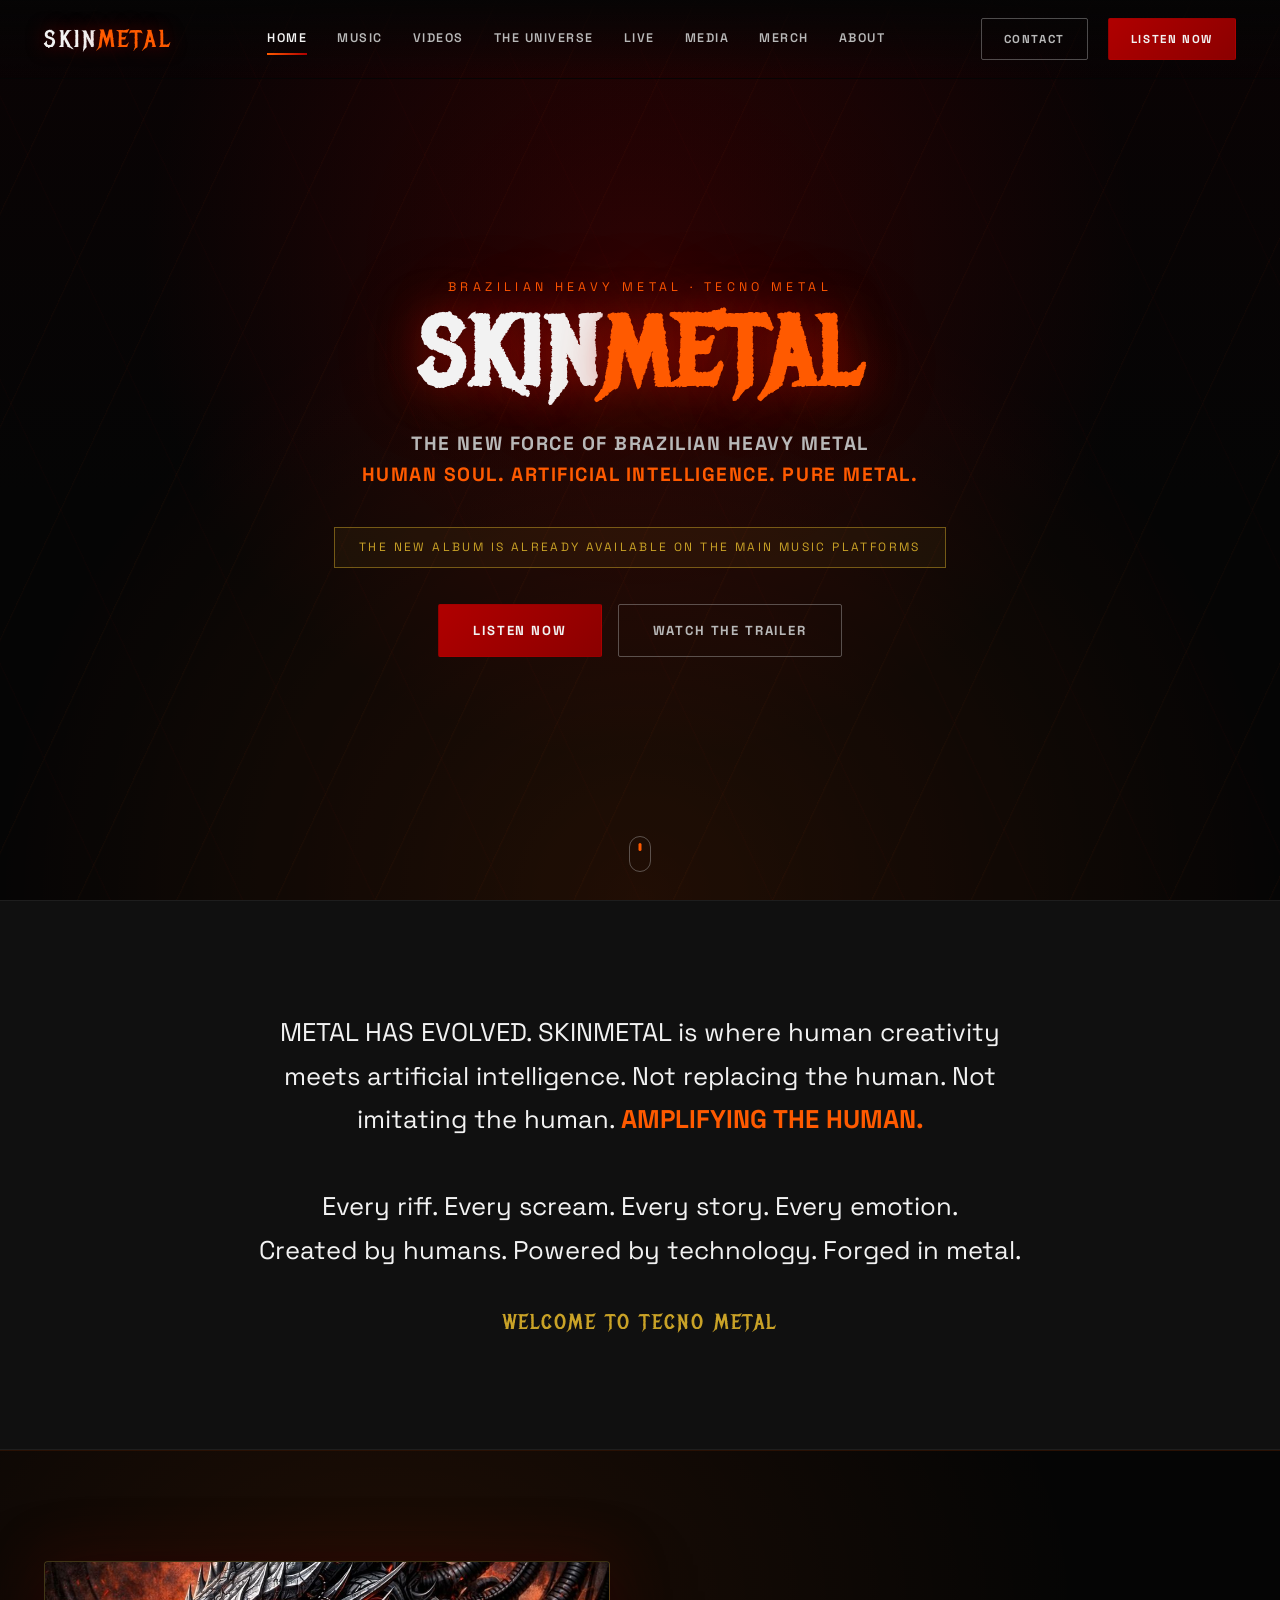
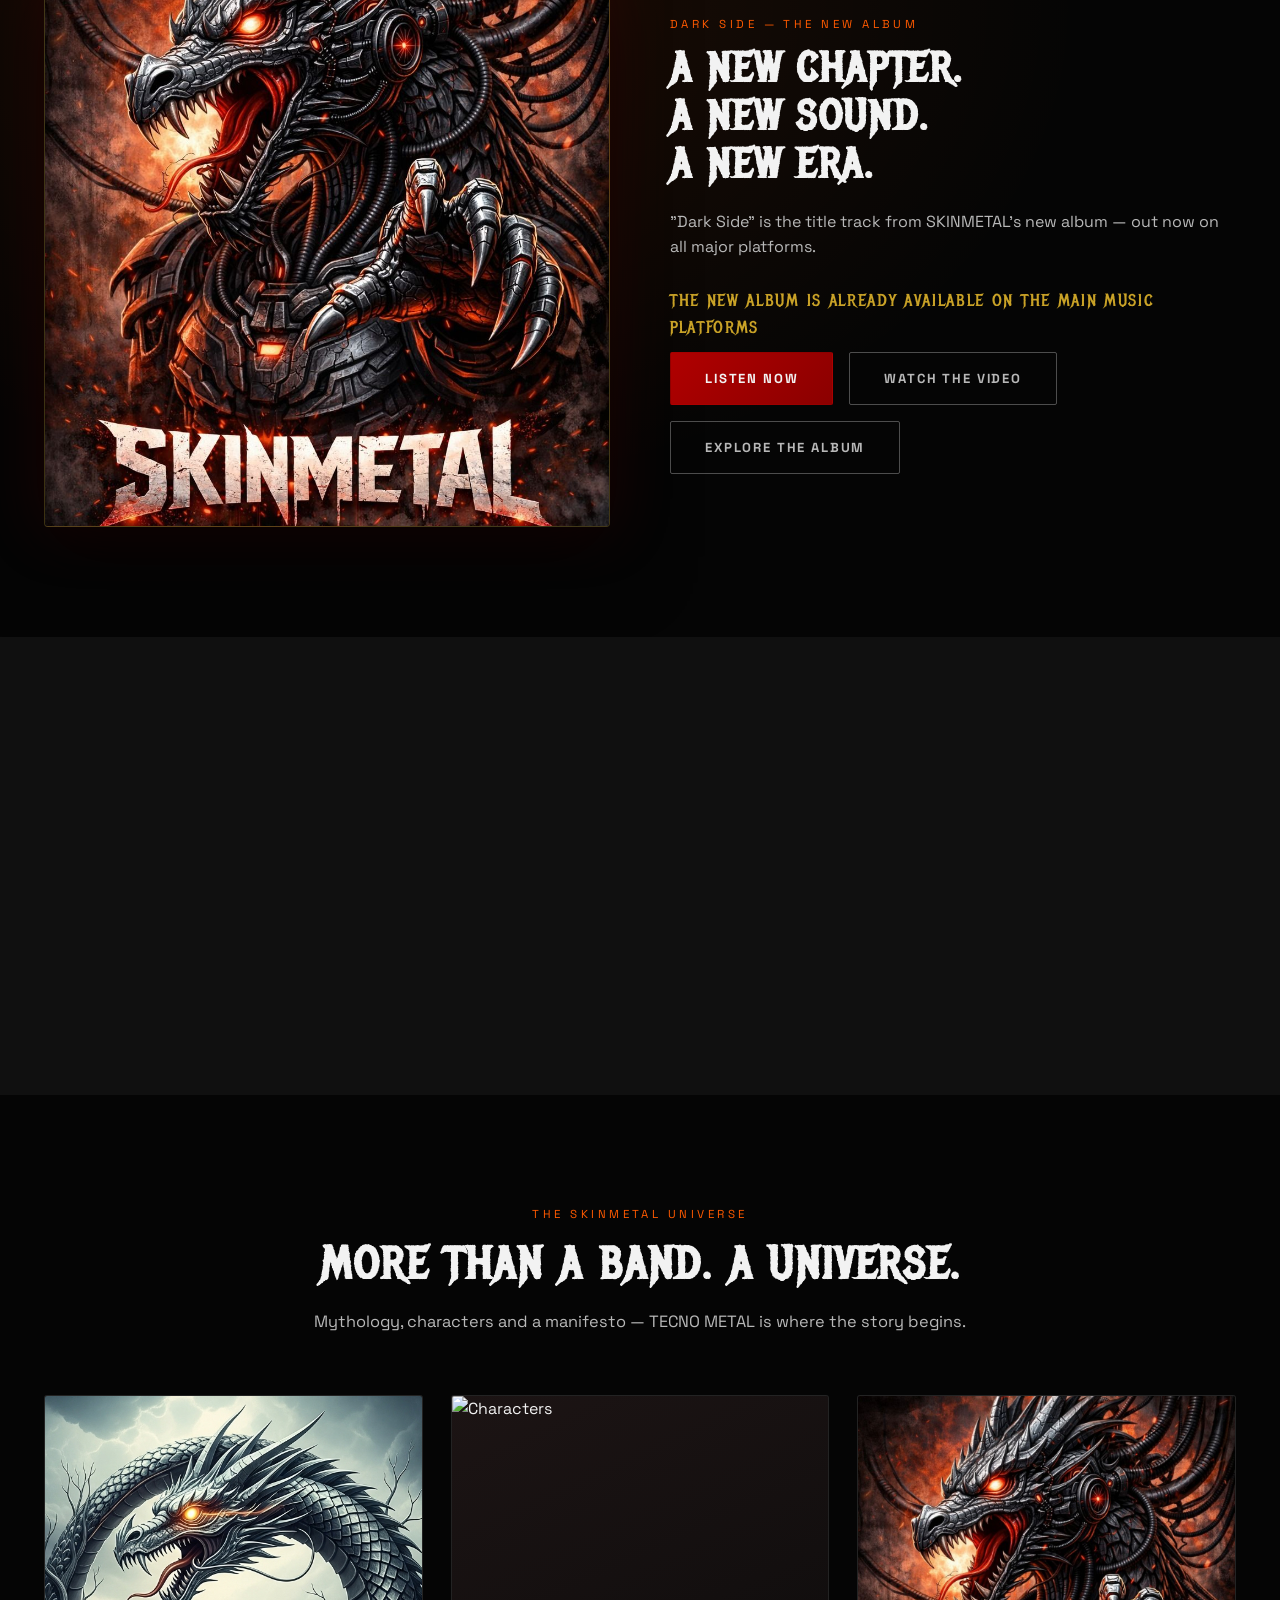
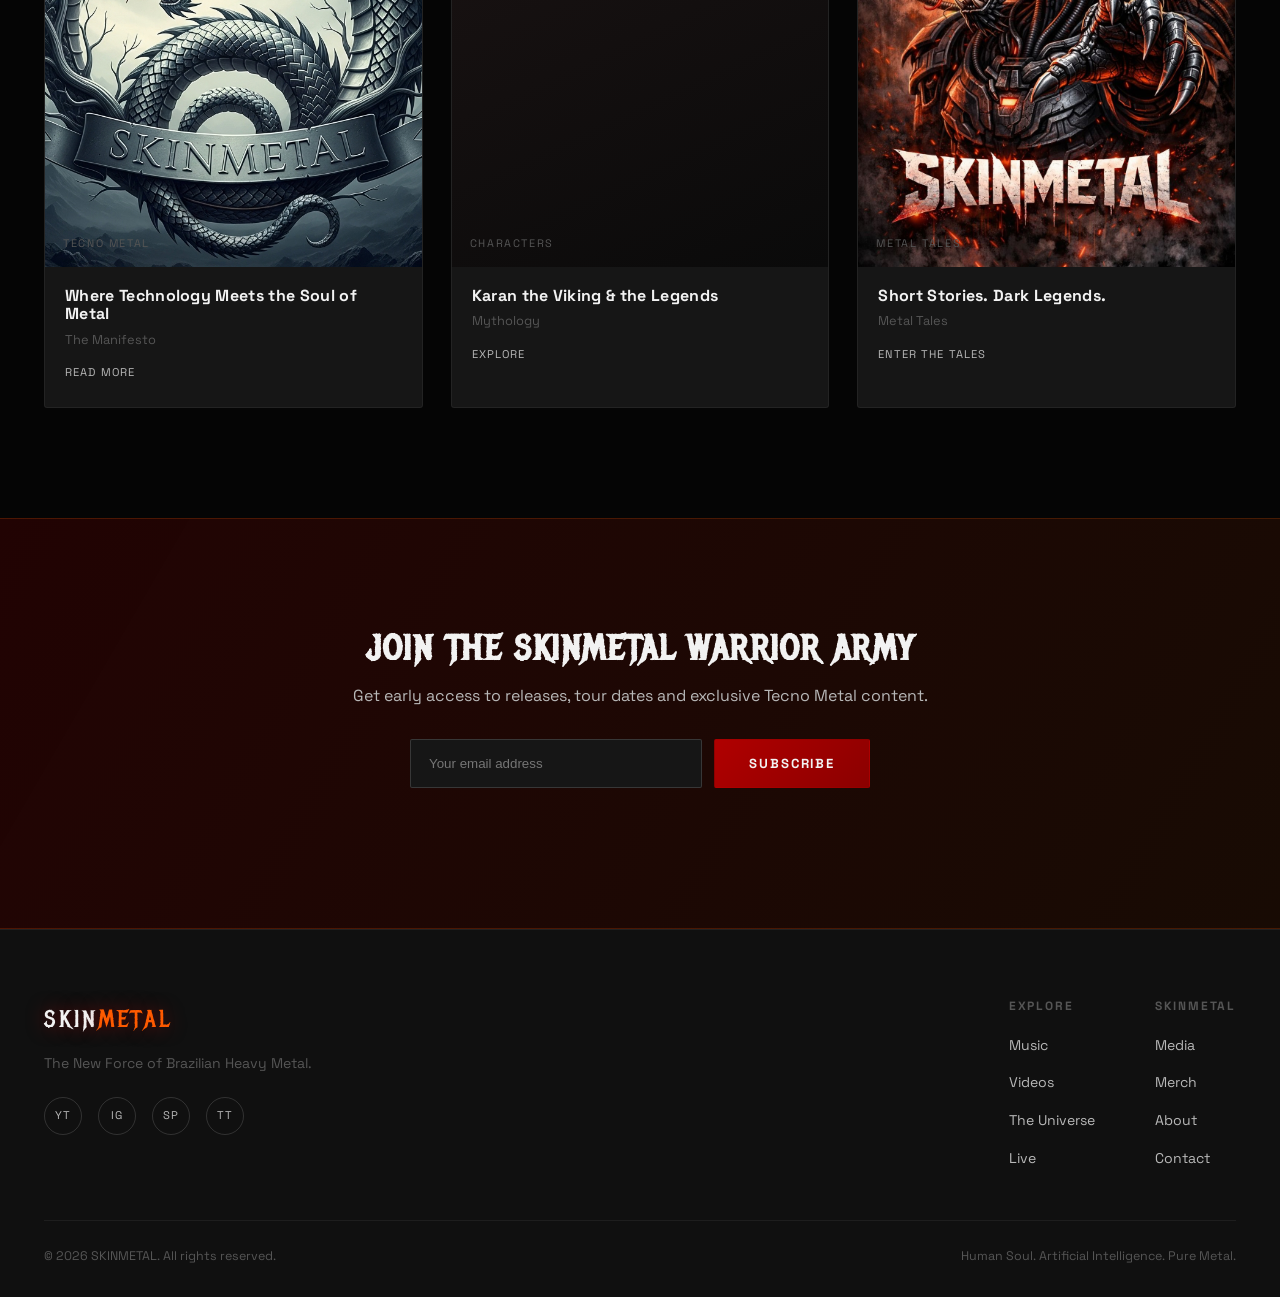
==== index.html @ da38b73f "Add Gallery and Band Members admin sections, image position control, dynamic homepage discography - " ====
<!DOCTYPE html>
<html lang="en">
<head>
<meta charset="UTF-8">
<meta name="viewport" content="width=device-width, initial-scale=1.0">
<title>SKINMETAL — The New Force of Brazilian Heavy Metal</title>
<meta name="description" content="SKINMETAL — Human soul. Artificial intelligence. Pure metal. Official home of the SKINMETAL universe and the TECNO METAL movement. The new album is out now on all major platforms.">
<link rel="icon" href="assets/logo-dragon.jpg">
<link rel="preconnect" href="https://fonts.googleapis.com">
<link rel="preconnect" href="https://fonts.gstatic.com" crossorigin>
<link href="https://fonts.googleapis.com/css2?family=Metal+Mania&family=Space+Grotesk:wght@400;500;700&display=swap" rel="stylesheet">
<link rel="stylesheet" href="css/styles.css?v=20261015c">
</head>
<body data-page="home">

<header class="site-header">
  <div class="container">
    <a href="index.html" class="logo">SKIN<span>METAL</span></a>
    <nav class="nav-links">
      <a href="index.html" data-nav="home">Home</a>
      <a href="music.html" data-nav="music">Music</a>
      <a href="videos.html" data-nav="videos">Videos</a>
      <a href="universe.html" data-nav="universe">The Universe</a>
      <a href="live.html" data-nav="live">Live</a>
      <a href="media.html" data-nav="media">Media</a>
      <a href="merch.html" data-nav="merch">Merch</a>
      <a href="about.html" data-nav="about">About</a>
    </nav>
    <div class="nav-cta">
      <a href="contact.html" class="btn btn-outline">Contact</a>
      <a href="music.html" class="btn btn-primary">Listen Now</a>
    </div>
    <button class="menu-toggle" aria-label="Toggle menu"><span></span><span></span><span></span></button>
  </div>
</header>

<section class="hero">
  <div class="hero-bg"></div>
  <div class="hero-content">
    <span class="hero-eyebrow">Brazilian Heavy Metal · Tecno Metal</span>
    <h1>SKIN<span>METAL</span></h1>
    <p class="hero-tagline">
      <span class="line">The New Force of Brazilian Heavy Metal</span>
      <span class="line accent">Human Soul. Artificial Intelligence. Pure Metal.</span>
    </p>
    <div class="hero-album-tag" data-pre-release data-release-pre-label>New Album — September 26, 2026</div>
    <div class="hero-album-tag" data-post-release data-release-text="description_post" style="display:none;">The new album is already available on the main music platforms</div>
    <div class="btn-group">
      <a href="music.html" class="btn btn-primary" data-release-link="listen">Listen Now</a>
      <a href="videos.html" class="btn btn-outline" data-release-link="trailer">Watch the Trailer</a>
    </div>
  </div>
  <div class="scroll-cue"></div>
</section>

<section class="manifesto">
  <div class="container reveal">
    <p>
      METAL HAS EVOLVED. SKINMETAL is where human creativity meets artificial intelligence.
      Not replacing the human. Not imitating the human. <strong>AMPLIFYING THE HUMAN.</strong><br><br>
      Every riff. Every scream. Every story. Every emotion.<br>
      Created by humans. Powered by technology. Forged in metal.
    </p>
    <div class="signoff">Welcome to Tecno Metal</div>
  </div>
</section>

<section class="album-launch">
  <div class="container">
    <div class="album-grid">
      <div class="album-art has-img reveal"><img src="assets/wordmark-dragon.jpg" alt="SKINMETAL new album art" data-release-cover></div>
      <div class="album-copy reveal">
        <span class="eyebrow"><span data-release-name>Dark Side</span> — The New Album</span>
        <h2>A New Chapter.<br>A New Sound.<br>A New Era.</h2>
        <p data-pre-release data-release-text="description_pre">SKINMETAL returns with "Dark Side," a new album that pushes the TECNO METAL concept further — human songwriting, cinematic production and the raw power of Heavy Metal.</p>
        <p data-post-release data-release-text="description_post" style="display:none;">"Dark Side" is the title track from SKINMETAL's new album — out now on all major platforms.</p>

        <div class="release-date-tag" data-pre-release data-release-pre-label>New Album — September 26, 2026</div>
        <div class="countdown" data-countdown>
          <div class="unit"><span class="num" data-days>00</span><span class="label">Days</span></div>
          <div class="unit"><span class="num" data-hours>00</span><span class="label">Hours</span></div>
          <div class="unit"><span class="num" data-minutes>00</span><span class="label">Min</span></div>
          <div class="unit"><span class="num" data-seconds>00</span><span class="label">Sec</span></div>
        </div>

        <div class="release-date-tag" data-post-release data-release-text="description_post" style="display:none;">The new album is already available on the main music platforms</div>

        <div class="btn-group">
          <a href="#" target="_blank" rel="noopener" class="btn btn-primary" data-pre-release data-release-link="listen">Pre-Save</a>
          <a href="#" target="_blank" rel="noopener" class="btn btn-primary" data-post-release data-release-link="listen" style="display:none;">Listen Now</a>
          <a href="#" target="_blank" rel="noopener" class="btn btn-outline" data-release-link="trailer">Watch the Video</a>
          <a href="music.html" class="btn btn-outline">Explore the Album</a>
        </div>
      </div>
    </div>
  </div>
</section>

<section class="section-alt">
  <div class="container">
    <div class="section-head reveal">
      <span class="eyebrow">Discography</span>
      <h2>Enter the Sound of SKINMETAL</h2>
      <p>From ballads to battle anthems — explore the releases that built the SKINMETAL universe.</p>
    </div>
    <div class="grid grid-4 reveal" data-songs-grid data-limit="4"></div>
    <div class="stream-row reveal" data-stream-row>
    </div>
  </div>
</section>

<section>
  <div class="container">
    <div class="section-head reveal">
      <span class="eyebrow">The Skinmetal Universe</span>
      <h2>More Than a Band. A Universe.</h2>
      <p>Mythology, characters and a manifesto — TECNO METAL is where the story begins.</p>
    </div>
    <div class="grid grid-3 reveal">
      <div class="card">
        <div class="card-media"><img src="assets/logo-dragon.jpg" alt="Tecno Metal" loading="lazy"><div class="card-tag">Tecno Metal</div></div>
        <div class="card-body">
          <h3>Where Technology Meets the Soul of Metal</h3>
          <p class="meta">The Manifesto</p>
          <div class="card-links"><a href="universe.html#tecno-metal">Read More</a></div>
        </div>
      </div>
      <div class="card">
        <div class="card-media"><img src="https://img.youtube.com/vi/Crk95aGLckg/hqdefault.jpg" alt="Characters" loading="lazy"><div class="card-tag">Characters</div></div>
        <div class="card-body">
          <h3>Karan the Viking &amp; the Legends</h3>
          <p class="meta">Mythology</p>
          <div class="card-links"><a href="universe.html#characters">Explore</a></div>
        </div>
      </div>
      <div class="card">
        <div class="card-media"><img src="assets/wordmark-dragon.jpg" alt="Metal Tales" loading="lazy"><div class="card-tag">Metal Tales</div></div>
        <div class="card-body">
          <h3>Short Stories. Dark Legends.</h3>
          <p class="meta">Metal Tales</p>
          <div class="card-links"><a href="universe.html#metal-tales">Enter the Tales</a></div>
        </div>
      </div>
    </div>
  </div>
</section>

<section class="newsletter">
  <div class="container reveal">
    <h2>Join the SKINMETAL Warrior Army</h2>
    <p>Get early access to releases, tour dates and exclusive Tecno Metal content.</p>
    <form class="newsletter-form" data-local-form>
      <input type="email" placeholder="Your email address" required>
      <button type="submit" class="btn btn-primary">Subscribe</button>
    </form>
    <p class="form-note" style="margin-top:14px; font-size:0.85rem;"></p>
  </div>
</section>

<footer class="site-footer">
  <div class="container">
    <div class="footer-top">
      <div class="footer-brand">
        <a href="index.html" class="logo">SKIN<span>METAL</span></a>
        <p>The New Force of Brazilian Heavy Metal.</p>
        <div class="footer-social">
          <a href="#" data-social="youtube" target="_blank" rel="noopener" aria-label="YouTube">YT</a>
          <a href="#" data-social="instagram" target="_blank" rel="noopener" aria-label="Instagram">IG</a>
          <a href="#" data-social="spotify" target="_blank" rel="noopener" aria-label="Spotify">SP</a>
          <a href="#" data-social="tiktok" target="_blank" rel="noopener" aria-label="TikTok">TT</a>
        </div>
      </div>
      <div class="footer-cols">
        <div class="footer-col">
          <h4>Explore</h4>
          <ul>
            <li><a href="music.html">Music</a></li>
            <li><a href="videos.html">Videos</a></li>
            <li><a href="universe.html">The Universe</a></li>
            <li><a href="live.html">Live</a></li>
          </ul>
        </div>
        <div class="footer-col">
          <h4>SKINMETAL</h4>
          <ul>
            <li><a href="media.html">Media</a></li>
            <li><a href="merch.html">Merch</a></li>
            <li><a href="about.html">About</a></li>
            <li><a href="contact.html">Contact</a></li>
          </ul>
        </div>
      </div>
    </div>
    <div class="footer-bottom">
      <span>&copy; 2026 SKINMETAL. All rights reserved.</span>
      <span>Human Soul. Artificial Intelligence. Pure Metal.</span>
    </div>
  </div>
</footer>

<script src="js/main.js?v=20261015c"></script>
</body>
</html>
---- css/styles.css ----
/* ==========================================================================
   SKINMETAL — Official Website
   TECNO METAL — Where Technology Meets the Soul of Metal
   ========================================================================== */

:root {
  --bg: #050505;
  --bg-secondary: #101010;
  --bg-elevated: #161616;
  --crimson: #8B0000;
  --blood-red: #B00000;
  --fire-orange: #FF5A00;
  --silver: #B8B8B8;
  --dark-silver: #555555;
  --gold: #C9A227;
  --white: #F2F2F2;

  --font-display: 'Metal Mania', 'Cinzel', 'Impact', 'Haettenschweiler', 'Arial Narrow Bold', sans-serif;
  --font-body: 'Space Grotesk', 'Montserrat', sans-serif;

  --gutter: 16px;
  --max-width: 1240px;

  --ease: cubic-bezier(0.16, 1, 0.3, 1);
}

/* ---- Reset ---- */
*, *::before, *::after { box-sizing: border-box; margin: 0; padding: 0; }
html { scroll-behavior: smooth; }
body {
  background: var(--bg);
  color: var(--white);
  font-family: var(--font-body);
  line-height: 1.6;
  -webkit-font-smoothing: antialiased;
  overflow-x: hidden;
}
img, video { max-width: 100%; display: block; }
a { color: inherit; text-decoration: none; }
ul { list-style: none; }
button { font-family: inherit; cursor: pointer; }
h1, h2, h3, h4 {
  font-family: var(--font-display);
  letter-spacing: 0.04em;
  line-height: 1.15;
  text-transform: uppercase;
}
.container {
  max-width: var(--max-width);
  margin: 0 auto;
  padding: 0 24px;
}
@media (max-width: 640px) {
  .container { padding: 0 var(--gutter); }
}

/* ---- Texture / atmosphere ---- */
body::before {
  content: '';
  position: fixed;
  inset: 0;
  z-index: 0;
  pointer-events: none;
  background:
    radial-gradient(ellipse at 20% -10%, rgba(139, 0, 0, 0.18), transparent 45%),
    radial-gradient(ellipse at 90% 10%, rgba(255, 90, 0, 0.10), transparent 40%),
    radial-gradient(ellipse at 50% 100%, rgba(139, 0, 0, 0.12), transparent 50%);
}

/* ---- Buttons ---- */
.btn {
  display: inline-flex;
  align-items: center;
  justify-content: center;
  gap: 8px;
  padding: 15px 34px;
  font-family: var(--font-body);
  font-weight: 700;
  font-size: 0.82rem;
  letter-spacing: 0.14em;
  text-transform: uppercase;
  border: 1px solid transparent;
  border-radius: 2px;
  transition: transform 0.25s var(--ease), box-shadow 0.25s var(--ease), background 0.25s var(--ease), border-color .25s var(--ease);
  white-space: nowrap;
}
.btn-primary {
  background: linear-gradient(135deg, var(--blood-red), var(--crimson));
  color: var(--white);
  box-shadow: 0 0 0 rgba(255, 90, 0, 0);
}
.btn-primary:hover {
  box-shadow: 0 0 28px rgba(176, 0, 0, 0.55);
  transform: translateY(-2px);
}
.btn-outline {
  background: transparent;
  color: var(--silver);
  border-color: rgba(184, 184, 184, 0.4);
}
.btn-outline:hover {
  color: var(--white);
  border-color: var(--fire-orange);
  box-shadow: 0 0 20px rgba(255, 90, 0, 0.25);
  transform: translateY(-2px);
}
.btn-group { display: flex; gap: 16px; flex-wrap: wrap; }

/* ---- Header / Nav ---- */
.site-header {
  position: fixed;
  top: 0; left: 0; right: 0;
  z-index: 100;
  padding: 18px 0;
  background: linear-gradient(to bottom, rgba(5,5,5,0.92), rgba(5,5,5,0));
  transition: background .3s var(--ease), padding .3s var(--ease), border-color .3s var(--ease);
  border-bottom: 1px solid transparent;
}
.site-header.scrolled {
  background: rgba(5,5,5,0.92);
  backdrop-filter: blur(10px);
  padding: 12px 0;
  border-bottom-color: rgba(184,184,184,0.08);
}
.site-header .container {
  display: flex;
  align-items: center;
  justify-content: space-between;
  gap: 24px;
}
.logo {
  font-family: var(--font-display);
  font-size: 1.5rem;
  letter-spacing: 0.12em;
  color: var(--white);
  text-shadow: 0 0 18px rgba(176,0,0,0.6);
}
.logo span { color: var(--fire-orange); }

.nav-links {
  display: flex;
  gap: 30px;
  align-items: center;
}
.nav-links a {
  font-size: 0.78rem;
  font-weight: 600;
  letter-spacing: 0.12em;
  text-transform: uppercase;
  color: var(--silver);
  position: relative;
  padding: 6px 0;
  transition: color .25s var(--ease);
}
.nav-links a:hover, .nav-links a.active { color: var(--white); }
.nav-links a::after {
  content: '';
  position: absolute;
  left: 0; bottom: 0;
  width: 0; height: 2px;
  background: linear-gradient(90deg, var(--fire-orange), var(--blood-red));
  transition: width .3s var(--ease);
}
.nav-links a:hover::after, .nav-links a.active::after { width: 100%; }

.nav-cta { display: flex; align-items: center; gap: 20px; }
.nav-cta .btn { padding: 11px 22px; font-size: 0.72rem; }

.menu-toggle {
  display: none;
  flex-direction: column;
  gap: 5px;
  background: none;
  border: none;
  padding: 6px;
}
.menu-toggle span {
  width: 24px; height: 2px;
  background: var(--white);
  transition: transform .3s var(--ease), opacity .3s var(--ease);
}

@media (max-width: 960px) {
  .nav-links {
    position: fixed;
    inset: 0 0 0 30%;
    background: var(--bg-secondary);
    flex-direction: column;
    justify-content: center;
    gap: 34px;
    transform: translateX(100%);
    transition: transform .4s var(--ease);
    border-left: 1px solid rgba(184,184,184,0.1);
  }
  .nav-links.open { transform: translateX(0); }
  .nav-links a { font-size: 1rem; }
  .menu-toggle { display: flex; z-index: 110; }
  .menu-toggle.open span:nth-child(1) { transform: translateY(7px) rotate(45deg); }
  .menu-toggle.open span:nth-child(2) { opacity: 0; }
  .menu-toggle.open span:nth-child(3) { transform: translateY(-7px) rotate(-45deg); }
  .nav-cta .btn-outline { display: none; }
}

/* ---- Hero ---- */
.hero {
  position: relative;
  min-height: 100vh;
  display: flex;
  align-items: center;
  justify-content: center;
  text-align: center;
  padding: 140px 24px 100px;
  overflow: hidden;
  background:
    radial-gradient(ellipse at 50% 30%, rgba(139,0,0,0.28), transparent 55%),
    linear-gradient(180deg, #0a0304 0%, #050505 55%, #050505 100%);
}
.hero-bg {
  position: absolute;
  inset: 0;
  z-index: 0;
  background-image:
    repeating-linear-gradient(115deg, rgba(255,90,0,0.05) 0px, transparent 2px, transparent 90px),
    repeating-linear-gradient(-115deg, rgba(139,0,0,0.06) 0px, transparent 2px, transparent 120px);
  opacity: 0.8;
}
.hero-bg::after {
  content: '';
  position: absolute; inset: 0;
  background: radial-gradient(circle at 50% 100%, rgba(255,90,0,0.14), transparent 60%);
  animation: emberPulse 6s ease-in-out infinite;
}
@keyframes emberPulse {
  0%, 100% { opacity: 0.6; }
  50% { opacity: 1; }
}
.spark {
  position: absolute;
  width: 3px; height: 3px;
  border-radius: 50%;
  background: var(--fire-orange);
  box-shadow: 0 0 8px 2px rgba(255,90,0,0.8);
  animation: rise linear infinite;
  opacity: 0;
}
@keyframes rise {
  0% { transform: translateY(0) translateX(0); opacity: 0; }
  10% { opacity: 1; }
  100% { transform: translateY(-100vh) translateX(20px); opacity: 0; }
}
.hero-content { position: relative; z-index: 2; max-width: 880px; margin: 0 auto; }
.hero-eyebrow {
  font-size: 0.78rem;
  letter-spacing: 0.35em;
  text-transform: uppercase;
  color: var(--fire-orange);
  margin-bottom: 20px;
}
.hero h1 {
  font-size: clamp(2.6rem, 8vw, 6rem);
  color: var(--white);
  text-shadow: 0 0 40px rgba(176,0,0,0.55), 0 0 90px rgba(255,90,0,0.25);
  margin-bottom: 20px;
}
.hero h1 span { color: var(--fire-orange); }
.hero-tagline {
  font-family: var(--font-body);
  font-weight: 700;
  font-size: clamp(0.95rem, 2vw, 1.2rem);
  letter-spacing: 0.08em;
  color: var(--silver);
  text-transform: uppercase;
  margin-bottom: 36px;
}
.hero-tagline .line { display: block; }
.hero-tagline .accent { color: var(--fire-orange); }
.hero-album-tag {
  display: inline-block;
  padding: 10px 24px;
  border: 1px solid rgba(201,162,39,0.5);
  color: var(--gold);
  font-size: 0.75rem;
  letter-spacing: 0.2em;
  text-transform: uppercase;
  margin-bottom: 36px;
  background: rgba(201,162,39,0.06);
}
.hero .btn-group { justify-content: center; margin-bottom: 10px; }
.scroll-cue {
  position: absolute;
  bottom: 28px; left: 50%;
  transform: translateX(-50%);
  width: 22px; height: 36px;
  border: 1px solid rgba(184,184,184,0.4);
  border-radius: 14px;
  z-index: 2;
}
.scroll-cue::before {
  content: '';
  position: absolute;
  top: 6px; left: 50%;
  width: 3px; height: 8px;
  background: var(--fire-orange);
  border-radius: 2px;
  transform: translateX(-50%);
  animation: scrollDot 1.8s ease-in-out infinite;
}
@keyframes scrollDot {
  0% { opacity: 1; top: 6px; }
  70% { opacity: 0; top: 18px; }
  100% { opacity: 0; top: 6px; }
}

/* ---- Section shells ---- */
section { position: relative; z-index: 1; padding: 110px 0; }
.section-tight { padding: 80px 0; }
.section-alt { background: var(--bg-secondary); }
.section-head { max-width: 720px; margin: 0 auto 60px; text-align: center; }
.section-head.left { margin: 0 0 50px; text-align: left; }
.eyebrow {
  display: block;
  font-size: 0.72rem;
  letter-spacing: 0.3em;
  text-transform: uppercase;
  color: var(--fire-orange);
  margin-bottom: 16px;
}
.section-head h2 {
  font-size: clamp(1.8rem, 4vw, 2.8rem);
  margin-bottom: 18px;
}
.section-head p {
  color: var(--silver);
  font-size: 1.02rem;
}
.lede {
  font-size: 1.1rem;
  color: var(--silver);
  max-width: 700px;
}

/* ---- Manifesto ---- */
.manifesto {
  text-align: center;
  background: var(--bg-secondary);
  border-top: 1px solid rgba(184,184,184,0.08);
  border-bottom: 1px solid rgba(184,184,184,0.08);
}
.manifesto p {
  font-size: clamp(1.1rem, 2.6vw, 1.6rem);
  line-height: 1.7;
  max-width: 780px;
  margin: 0 auto;
  color: var(--white);
}
.manifesto strong { color: var(--fire-orange); font-weight: 700; }
.manifesto .signoff {
  margin-top: 34px;
  font-family: var(--font-display);
  font-size: 1.3rem;
  letter-spacing: 0.1em;
  color: var(--gold);
  text-transform: uppercase;
}

/* ---- Album / countdown ---- */
.album-launch {
  background:
    radial-gradient(ellipse at 30% 20%, rgba(255,90,0,0.10), transparent 55%),
    var(--bg);
  border-top: 1px solid rgba(255,90,0,0.15);
}
.album-grid {
  display: grid;
  grid-template-columns: 1fr 1fr;
  gap: 60px;
  align-items: center;
}
@media (max-width: 860px) {
  .album-grid { grid-template-columns: 1fr; gap: 40px; }
}
.album-art {
  aspect-ratio: 1;
  border-radius: 4px;
  background:
    radial-gradient(circle at 30% 30%, rgba(255,90,0,0.35), transparent 55%),
    linear-gradient(145deg, #1a1a1a, #0a0a0a);
  border: 1px solid rgba(201,162,39,0.25);
  box-shadow: 0 30px 80px rgba(0,0,0,0.6), 0 0 60px rgba(139,0,0,0.25);
  position: relative;
  overflow: hidden;
  display: flex;
  align-items: center;
  justify-content: center;
}
.album-art::before {
  content: 'SKINMETAL';
  font-family: var(--font-display);
  font-size: 1.6rem;
  letter-spacing: 0.15em;
  color: rgba(242,242,242,0.85);
  text-shadow: 0 0 30px rgba(255,90,0,0.6);
}
.album-art img {
  position: absolute;
  inset: 0;
  width: 100%;
  height: 100%;
  object-fit: cover;
}
.album-art.has-img::before { display: none; }
.album-copy .eyebrow { margin-bottom: 12px; }
.album-copy h2 { font-size: clamp(1.8rem, 4vw, 2.6rem); margin-bottom: 20px; }
.album-copy p { color: var(--silver); margin-bottom: 28px; }

.countdown {
  display: flex;
  gap: 18px;
  margin: 32px 0;
  flex-wrap: wrap;
}
.countdown .unit {
  min-width: 80px;
  text-align: center;
  padding: 16px 10px;
  background: var(--bg-elevated);
  border: 1px solid rgba(184,184,184,0.12);
  border-radius: 3px;
}
.countdown .unit .num {
  font-family: var(--font-display);
  font-size: 1.9rem;
  color: var(--fire-orange);
  display: block;
  text-shadow: 0 0 18px rgba(255,90,0,0.5);
}
.countdown .unit .label {
  font-size: 0.65rem;
  letter-spacing: 0.15em;
  text-transform: uppercase;
  color: var(--dark-silver);
}
.release-date-tag {
  font-family: var(--font-display);
  color: var(--gold);
  letter-spacing: 0.1em;
  font-size: 1.05rem;
  margin-bottom: 10px;
  text-transform: uppercase;
}

/* ---- Grids / cards ---- */
.grid {
  display: grid;
  gap: 28px;
}
.grid-3 { grid-template-columns: repeat(3, 1fr); }
.grid-4 { grid-template-columns: repeat(4, 1fr); }
.grid-2 { grid-template-columns: repeat(2, 1fr); }
@media (max-width: 900px) {
  .grid-3, .grid-4 { grid-template-columns: repeat(2, 1fr); }
}
@media (max-width: 600px) {
  .grid-2, .grid-3, .grid-4 { grid-template-columns: 1fr; }
}

.card {
  background: var(--bg-elevated);
  border: 1px solid rgba(184,184,184,0.08);
  border-radius: 3px;
  overflow: hidden;
  transition: transform .35s var(--ease), border-color .35s var(--ease), box-shadow .35s var(--ease);
  position: relative;
}
.card:hover {
  transform: translateY(-6px);
  border-color: rgba(255,90,0,0.35);
  box-shadow: 0 18px 40px rgba(0,0,0,0.5), 0 0 30px rgba(139,0,0,0.25);
}
.card-media {
  aspect-ratio: 4/5;
  background: linear-gradient(155deg, #1c1414, #0a0a0a);
  position: relative;
  display: flex;
  align-items: flex-end;
  overflow: hidden;
  color: inherit;
  text-decoration: none;
  cursor: pointer;
}
.card-media::before {
  content: '';
  position: absolute; inset: 0;
  z-index: 1;
  pointer-events: none;
  background: radial-gradient(circle at 70% 20%, rgba(176,0,0,0.35), transparent 60%);
  opacity: 0.8;
  transition: opacity .35s var(--ease);
}
.card-media img {
  position: absolute;
  inset: 0;
  width: 100%;
  height: 100%;
  object-fit: cover;
}
.card:hover .card-media::before { opacity: 1; }
.card-media:has(img)::before,
.card-media.has-img::before { display: none; }
.card-media .play-icon {
  position: absolute; top: 50%; left: 50%;
  z-index: 2;
  transform: translate(-50%, -50%) scale(0.85);
  width: 52px; height: 52px;
  border-radius: 50%;
  border: 1px solid rgba(242,242,242,0.5);
  display: flex; align-items: center; justify-content: center;
  opacity: 0.85;
  transition: opacity .3s var(--ease), transform .3s var(--ease);
  backdrop-filter: blur(4px);
  background: rgba(5,5,5,0.4);
}
.card:hover .card-media .play-icon { opacity: 1; transform: translate(-50%, -50%) scale(1); }
.card-media .play-icon::before {
  content: '';
  border-style: solid;
  border-width: 7px 0 7px 12px;
  border-color: transparent transparent transparent var(--white);
  margin-left: 3px;
}
.card-tag {
  position: relative;
  z-index: 1;
  padding: 14px 18px;
  font-size: 0.68rem;
  letter-spacing: 0.15em;
  text-transform: uppercase;
  color: var(--dark-silver);
}
.card-body { padding: 20px 20px 24px; }
.card-body h3 {
  font-family: var(--font-body);
  font-weight: 700;
  font-size: 1rem;
  letter-spacing: 0.02em;
  text-transform: none;
  margin-bottom: 6px;
}
.card-body .meta { font-size: 0.8rem; color: var(--dark-silver); margin-bottom: 14px; }
.card-links { display: flex; gap: 16px; flex-wrap: wrap; }
.card-links a {
  font-size: 0.7rem;
  letter-spacing: 0.1em;
  text-transform: uppercase;
  color: var(--silver);
  border-bottom: 1px solid transparent;
  transition: color .25s var(--ease), border-color .25s var(--ease);
}
.card-links a:hover { color: var(--fire-orange); border-color: var(--fire-orange); }

/* ---- Streaming links row ---- */
.stream-row {
  display: flex;
  gap: 14px;
  flex-wrap: wrap;
  margin-top: 22px;
}
.stream-pill {
  padding: 10px 20px;
  border: 1px solid rgba(184,184,184,0.25);
  border-radius: 30px;
  font-size: 0.75rem;
  letter-spacing: 0.08em;
  text-transform: uppercase;
  color: var(--silver);
  transition: all .25s var(--ease);
}
.stream-pill:hover { border-color: var(--fire-orange); color: var(--white); background: rgba(255,90,0,0.08); }

/* ---- Category pills (videos page) ---- */
.pill-row { display: flex; gap: 14px; flex-wrap: wrap; margin-bottom: 50px; }
.pill {
  padding: 10px 22px;
  border: 1px solid rgba(184,184,184,0.2);
  border-radius: 30px;
  font-size: 0.72rem;
  letter-spacing: 0.12em;
  text-transform: uppercase;
  color: var(--silver);
  transition: all .25s var(--ease);
  background: transparent;
}
.pill:hover, .pill.active { border-color: var(--fire-orange); color: var(--white); background: rgba(176,0,0,0.15); }

/* ---- Universe / character cards ---- */
.universe-tabs { display: flex; gap: 10px; flex-wrap: wrap; margin-bottom: 50px; }
.universe-tabs a {
  padding: 12px 22px;
  border: 1px solid rgba(184,184,184,0.15);
  font-size: 0.75rem;
  letter-spacing: 0.12em;
  text-transform: uppercase;
  color: var(--silver);
  transition: all .25s var(--ease);
}
.universe-tabs a:hover, .universe-tabs a.active {
  color: var(--white);
  border-color: var(--fire-orange);
  background: rgba(176,0,0,0.12);
}
.universe-block { margin-bottom: 100px; scroll-margin-top: 110px; }
.universe-block .kicker {
  font-family: var(--font-display);
  font-size: clamp(1.6rem, 3.4vw, 2.3rem);
  color: var(--white);
  margin-bottom: 8px;
}
.universe-block .sub {
  color: var(--fire-orange);
  font-size: 0.85rem;
  letter-spacing: 0.2em;
  text-transform: uppercase;
  margin-bottom: 24px;
}
.universe-block p { color: var(--silver); max-width: 760px; margin-bottom: 16px; }
.universe-block p strong { color: var(--white); }

.character-card {
  background: var(--bg-elevated);
  border: 1px solid rgba(184,184,184,0.08);
  padding: 0;
  overflow: hidden;
}
.character-card .portrait {
  aspect-ratio: 3/4;
  background: linear-gradient(160deg, #201212, #050505);
  position: relative;
  overflow: hidden;
}
.character-card .portrait img {
  width: 100%;
  height: 100%;
  object-fit: cover;
  display: block;
}
.character-card .portrait::after {
  content: '';
  position: absolute; inset: 0;
  pointer-events: none;
  background: radial-gradient(circle at 50% 30%, rgba(255,90,0,0.25), transparent 60%);
}
.character-card h3 { padding: 18px 18px 4px; font-size: 1.05rem; }
.character-card .role {
  padding: 0 18px 18px;
  color: var(--gold);
  font-size: 0.72rem;
  letter-spacing: 0.15em;
  text-transform: uppercase;
}
.member-facts {
  display: flex;
  flex-wrap: wrap;
  gap: 8px;
  padding: 12px 18px 0;
}
.member-facts .fact {
  flex: 1 1 130px;
  background: rgba(255,255,255,0.03);
  border: 1px solid rgba(184,184,184,0.08);
  border-radius: 4px;
  padding: 8px 10px;
}
.member-facts .fact .label {
  display: block;
  font-size: 0.65rem;
  letter-spacing: 0.08em;
  text-transform: uppercase;
  color: var(--gold);
  margin-bottom: 4px;
}
.member-facts .fact .text {
  display: block;
  font-size: 0.78rem;
  color: var(--silver);
  line-height: 1.4;
}

/* ---- Timeline / roadmap style rows (Live) ---- */
.show-row {
  display: flex;
  align-items: center;
  justify-content: space-between;
  gap: 20px;
  padding: 26px 0;
  border-bottom: 1px solid rgba(184,184,184,0.1);
  flex-wrap: wrap;
}
.show-row .date {
  font-family: var(--font-display);
  color: var(--fire-orange);
  min-width: 140px;
  font-size: 1.1rem;
}
.show-row .venue { flex: 1; min-width: 200px; }
.show-row .venue strong { display: block; font-size: 1.05rem; }
.show-row .venue span { color: var(--dark-silver); font-size: 0.85rem; }
.empty-state { color: var(--dark-silver); text-align: center; padding: 50px 0; font-size: 0.95rem; }

/* ---- Media / press ---- */
.press-grid { display: grid; grid-template-columns: repeat(3, 1fr); gap: 24px; }
@media (max-width: 800px) { .press-grid { grid-template-columns: 1fr; } }
.press-card {
  padding: 36px 28px;
  background: var(--bg-elevated);
  border: 1px solid rgba(184,184,184,0.08);
  text-align: center;
  transition: border-color .3s var(--ease), transform .3s var(--ease);
}
.press-card:hover { border-color: rgba(255,90,0,0.35); transform: translateY(-4px); }
.press-card .icon {
  width: 46px; height: 46px;
  margin: 0 auto 18px;
  border: 1px solid var(--gold);
  border-radius: 50%;
  display: flex; align-items: center; justify-content: center;
  color: var(--gold);
  font-family: var(--font-display);
}
.press-card h3 { font-family: var(--font-body); text-transform: none; font-size: 1.05rem; margin-bottom: 10px; }
.press-card p { color: var(--dark-silver); font-size: 0.88rem; margin-bottom: 20px; }

/* ---- Merch ---- */
.product-card .card-media { aspect-ratio: 1; }
.price { color: var(--fire-orange); font-weight: 700; }

/* ---- About ---- */
.about-grid {
  display: grid;
  grid-template-columns: 0.9fr 1.1fr;
  gap: 60px;
  align-items: center;
}
@media (max-width: 860px) { .about-grid { grid-template-columns: 1fr; } }
.about-portrait {
  aspect-ratio: 4/5;
  background: linear-gradient(160deg, #1c1010, #050505);
  border: 1px solid rgba(201,162,39,0.2);
  position: relative;
  overflow: hidden;
}
.about-portrait img {
  width: 100%;
  height: 100%;
  object-fit: cover;
  display: block;
}
.about-portrait::after {
  content: '';
  position: absolute; inset: 0;
  background: radial-gradient(circle at 30% 20%, rgba(139,0,0,0.35), transparent 60%);
  pointer-events: none;
}
.about-copy p { color: var(--silver); margin-bottom: 18px; }
.about-copy strong.hl { color: var(--fire-orange); }
.about-copy .final-line {
  font-family: var(--font-display);
  color: var(--gold);
  font-size: 1.3rem;
  letter-spacing: 0.08em;
  text-transform: uppercase;
  margin-top: 26px;
}
.stat-row { display: flex; gap: 40px; margin-top: 30px; flex-wrap: wrap; }
.stat-row .stat .n { font-family: var(--font-display); font-size: 2rem; color: var(--fire-orange); }
.stat-row .stat .l { font-size: 0.72rem; letter-spacing: 0.12em; text-transform: uppercase; color: var(--dark-silver); }

/* ---- Contact ---- */
.contact-grid {
  display: grid;
  grid-template-columns: 1fr 1fr;
  gap: 60px;
  align-items: start;
}
@media (max-width: 860px) { .contact-grid { grid-template-columns: 1fr; } }
.contact-channels { display: grid; gap: 20px; }
.contact-channel {
  padding: 22px 24px;
  background: var(--bg-elevated);
  border: 1px solid rgba(184,184,184,0.08);
  border-left: 3px solid var(--fire-orange);
}
.contact-channel h3 { font-family: var(--font-body); text-transform: uppercase; font-size: 0.9rem; letter-spacing: 0.1em; margin-bottom: 6px; }
.contact-channel a { color: var(--silver); font-size: 0.9rem; }
.contact-channel a:hover { color: var(--fire-orange); }

.form-group { margin-bottom: 20px; }
.form-group label {
  display: block;
  font-size: 0.72rem;
  letter-spacing: 0.12em;
  text-transform: uppercase;
  color: var(--dark-silver);
  margin-bottom: 8px;
}
.form-group input,
.form-group select,
.form-group textarea {
  width: 100%;
  padding: 13px 16px;
  background: var(--bg-elevated);
  border: 1px solid rgba(184,184,184,0.15);
  color: var(--white);
  font-family: var(--font-body);
  font-size: 0.92rem;
  border-radius: 2px;
  transition: border-color .25s var(--ease);
}
.form-group input:focus,
.form-group select:focus,
.form-group textarea:focus {
  outline: none;
  border-color: var(--fire-orange);
}
.form-row { display: grid; grid-template-columns: 1fr 1fr; gap: 20px; }
@media (max-width: 560px) { .form-row { grid-template-columns: 1fr; } }

/* ---- Newsletter strip ---- */
.newsletter {
  background: linear-gradient(120deg, rgba(139,0,0,0.22), rgba(255,90,0,0.08));
  border-top: 1px solid rgba(255,90,0,0.2);
  border-bottom: 1px solid rgba(255,90,0,0.2);
  text-align: center;
}
.newsletter h2 { font-size: clamp(1.5rem, 3.4vw, 2.2rem); margin-bottom: 14px; }
.newsletter p { color: var(--silver); margin-bottom: 30px; }
.newsletter-form { display: flex; gap: 12px; max-width: 460px; margin: 0 auto; flex-wrap: wrap; justify-content: center; }
.newsletter-form input {
  flex: 1;
  min-width: 220px;
  padding: 14px 18px;
  background: var(--bg-elevated);
  border: 1px solid rgba(184,184,184,0.2);
  color: var(--white);
  border-radius: 2px;
}
.newsletter-form input:focus { outline: none; border-color: var(--fire-orange); }

/* ---- Page hero (sub-pages) ---- */
.page-hero {
  padding: 170px 0 80px;
  text-align: center;
  background: radial-gradient(ellipse at 50% 0%, rgba(139,0,0,0.22), transparent 60%);
  border-bottom: 1px solid rgba(184,184,184,0.08);
}
.page-hero .eyebrow { justify-content: center; text-align: center; }
.page-hero h1 { font-size: clamp(2.2rem, 6vw, 4rem); margin-bottom: 16px; }
.page-hero p { color: var(--silver); max-width: 620px; margin: 0 auto; }

/* ---- Footer ---- */
.site-footer {
  position: relative;
  z-index: 1;
  background: var(--bg-secondary);
  border-top: 1px solid rgba(184,184,184,0.1);
  padding: 70px 0 30px;
}
.footer-top {
  display: flex;
  justify-content: space-between;
  gap: 40px;
  flex-wrap: wrap;
  margin-bottom: 50px;
}
.footer-brand .logo { display: block; margin-bottom: 14px; }
.footer-brand p { color: var(--dark-silver); max-width: 280px; font-size: 0.88rem; }
.footer-social { display: flex; gap: 16px; margin-top: 22px; }
.footer-social a {
  width: 38px; height: 38px;
  border: 1px solid rgba(184,184,184,0.2);
  border-radius: 50%;
  display: flex; align-items: center; justify-content: center;
  font-size: 0.7rem;
  letter-spacing: 0.05em;
  color: var(--silver);
  transition: all .25s var(--ease);
}
.footer-social a:hover { border-color: var(--fire-orange); color: var(--fire-orange); }
.footer-cols { display: flex; gap: 60px; flex-wrap: wrap; }
.footer-col h4 {
  font-family: var(--font-body);
  font-size: 0.75rem;
  letter-spacing: 0.15em;
  color: var(--dark-silver);
  margin-bottom: 18px;
}
.footer-col ul { display: grid; gap: 12px; }
.footer-col a { color: var(--silver); font-size: 0.88rem; }
.footer-col a:hover { color: var(--fire-orange); }
.footer-bottom {
  padding-top: 26px;
  border-top: 1px solid rgba(184,184,184,0.08);
  display: flex;
  justify-content: space-between;
  gap: 16px;
  flex-wrap: wrap;
  font-size: 0.78rem;
  color: var(--dark-silver);
}
.footer-bottom a { color: var(--dark-silver); }
.footer-bottom a:hover { color: var(--silver); }

/* ---- Reveal on scroll ---- */
.reveal { opacity: 0; transform: translateY(24px); transition: opacity .8s var(--ease), transform .8s var(--ease); }
.reveal.in { opacity: 1; transform: translateY(0); }

/* ---- Language toggle ---- */
.lang-toggle {
  display: flex;
  gap: 6px;
  font-size: 0.72rem;
  letter-spacing: 0.08em;
  color: var(--dark-silver);
}
.lang-toggle button {
  background: none; border: none; color: inherit; padding: 2px 4px;
}
.lang-toggle button.active { color: var(--fire-orange); }
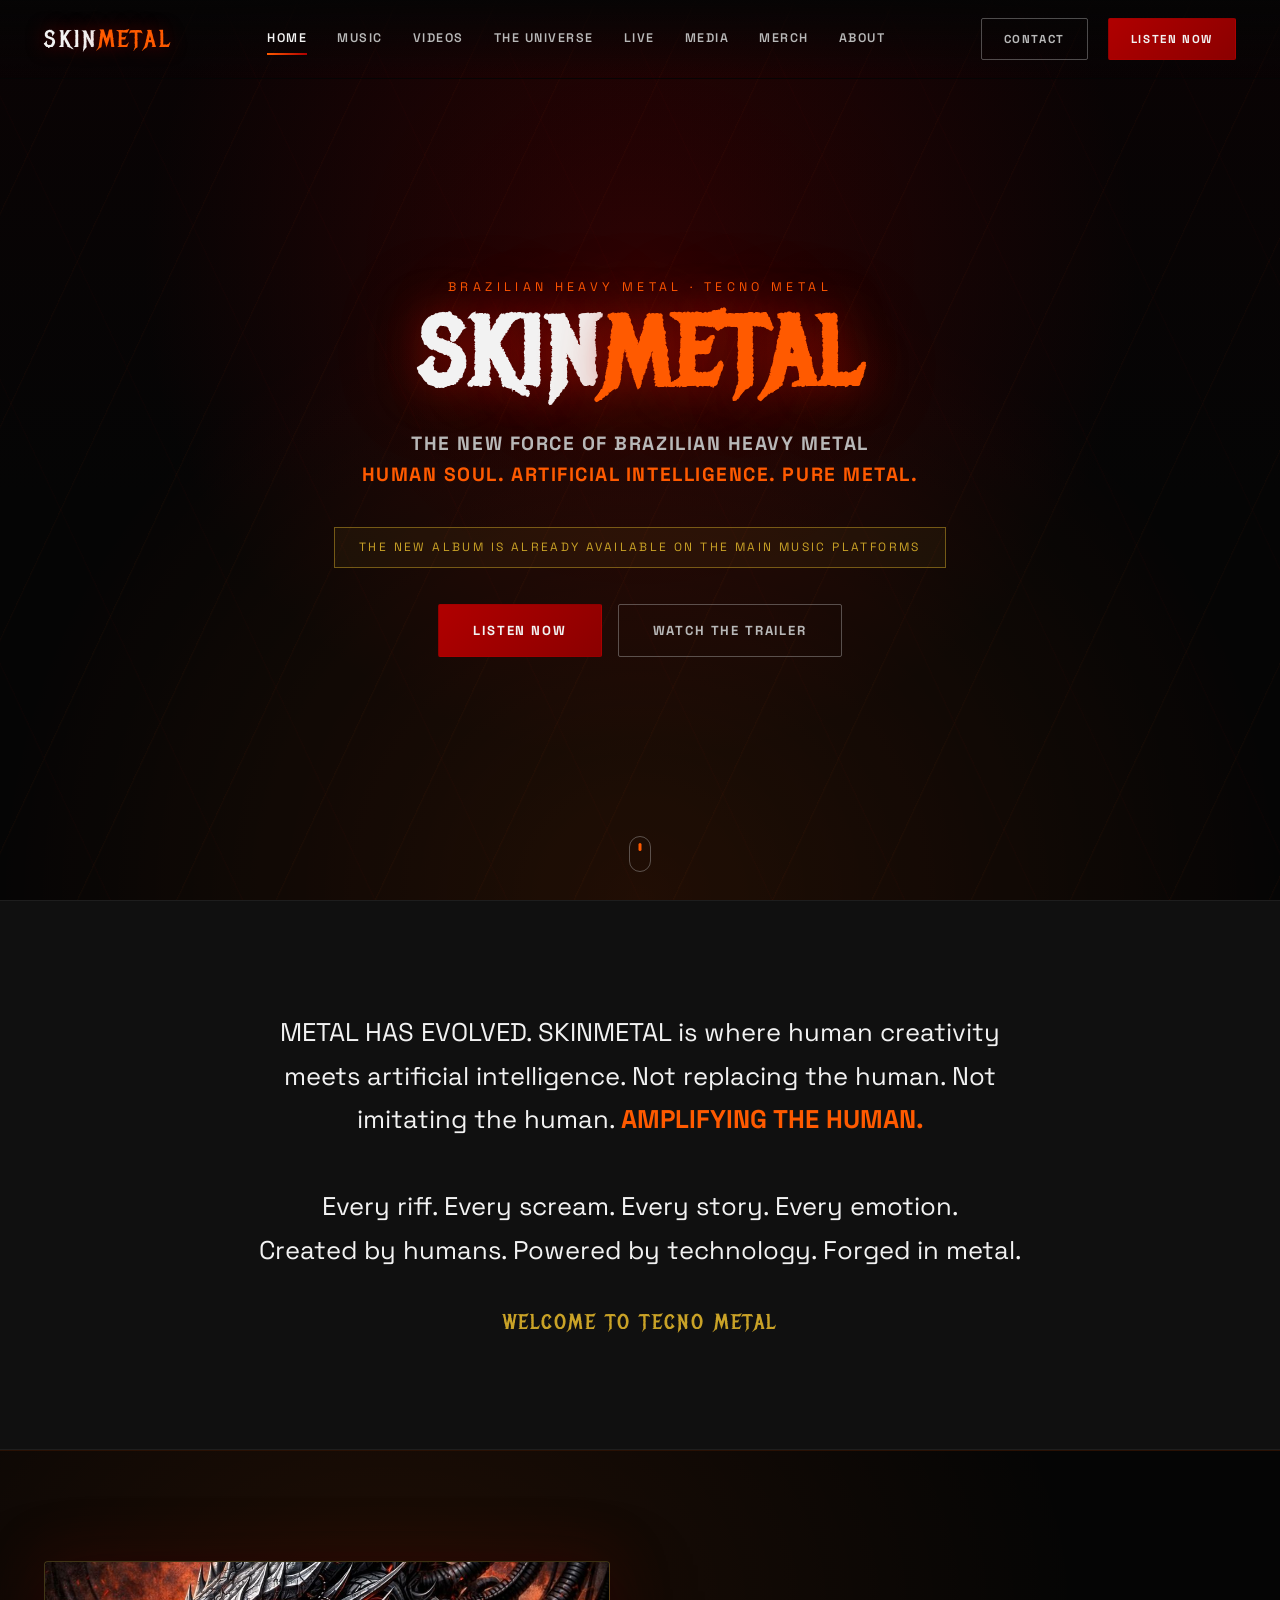
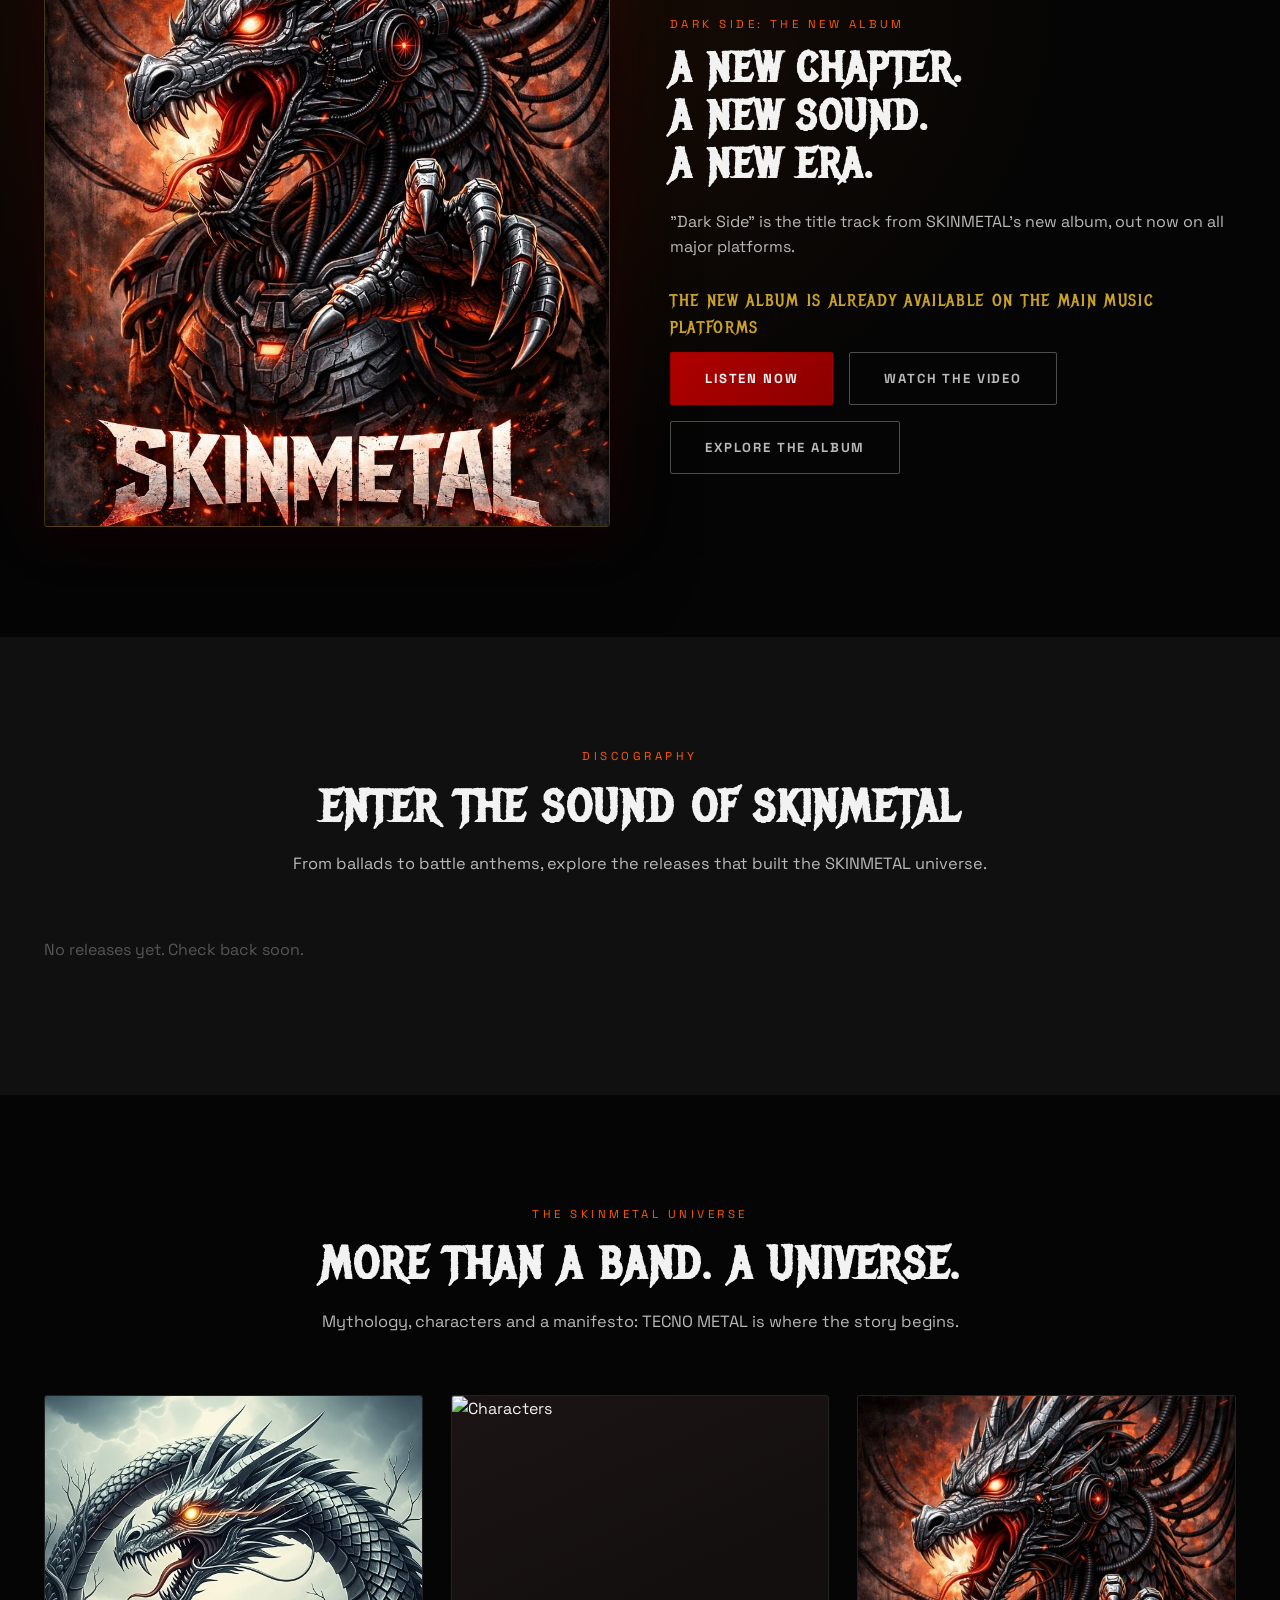
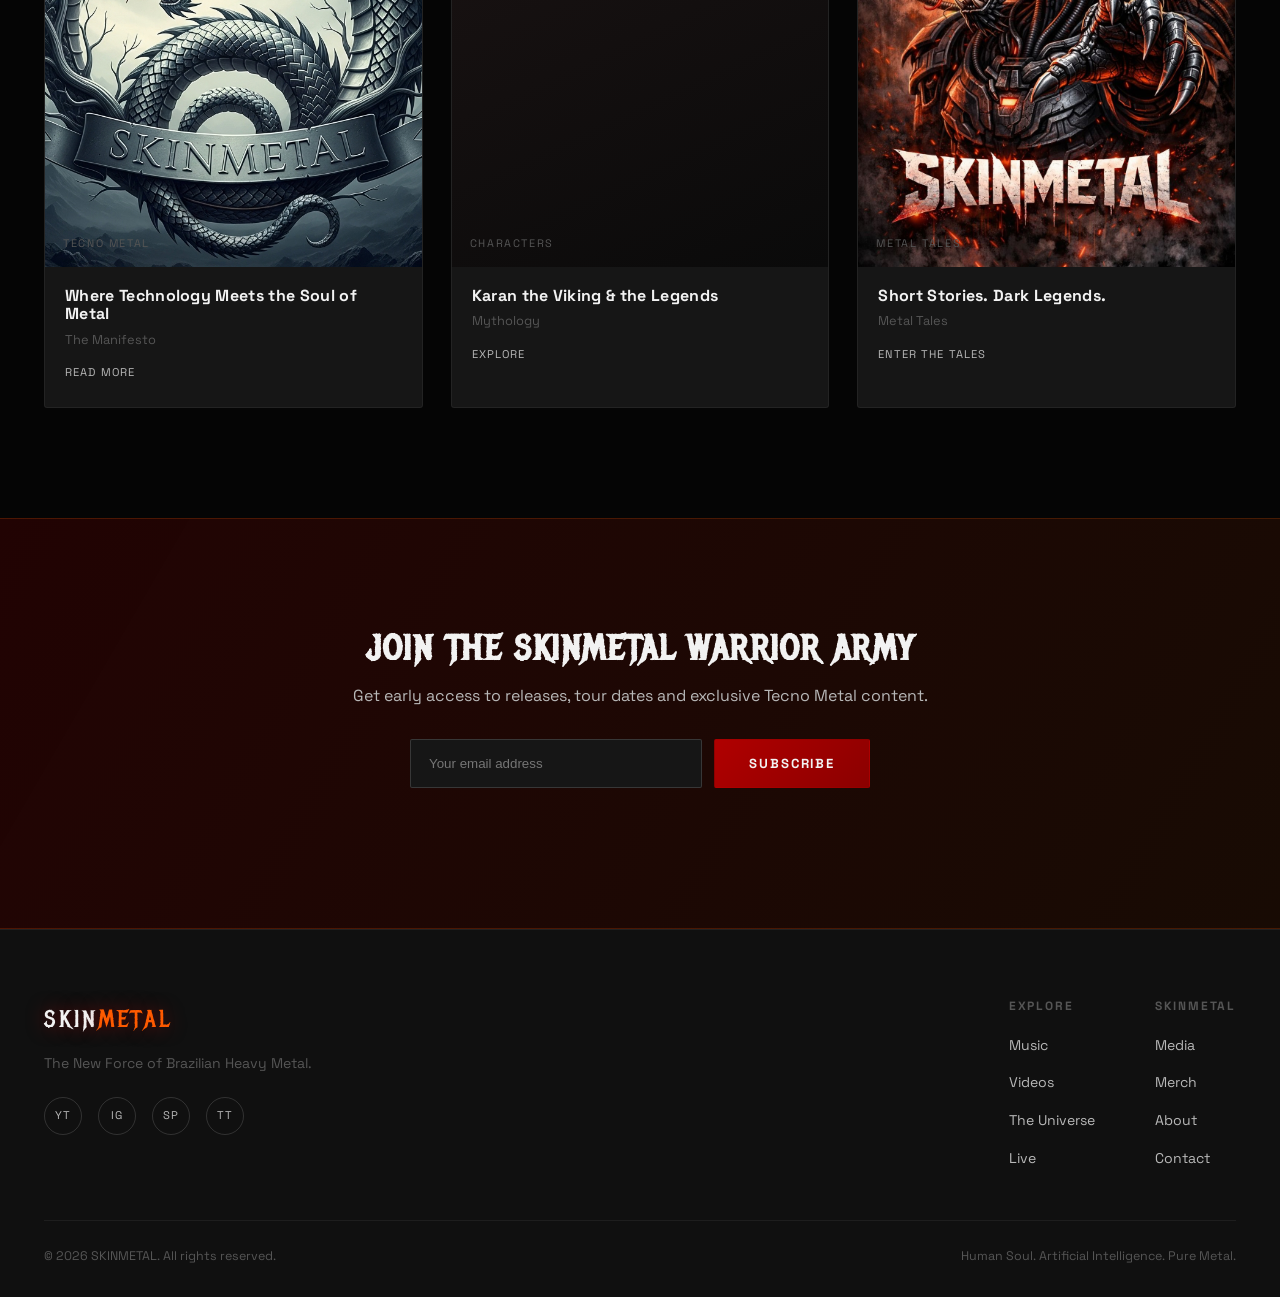
==== commit e9c6dda4: "Remove em dashes from all site text Replace em dash punctuation across every public page, the shared" ====
--- a/index.html
+++ b/index.html
@@ -3,8 +3,8 @@
 <head>
 <meta charset="UTF-8">
 <meta name="viewport" content="width=device-width, initial-scale=1.0">
-<title>SKINMETAL — The New Force of Brazilian Heavy Metal</title>
-<meta name="description" content="SKINMETAL — Human soul. Artificial intelligence. Pure metal. Official home of the SKINMETAL universe and the TECNO METAL movement. The new album is out now on all major platforms.">
+<title>SKINMETAL | The New Force of Brazilian Heavy Metal</title>
+<meta name="description" content="SKINMETAL. Human soul. Artificial intelligence. Pure metal. Official home of the SKINMETAL universe and the TECNO METAL movement. The new album is out now on all major platforms.">
 <link rel="icon" href="assets/logo-dragon.jpg">
 <link rel="preconnect" href="https://fonts.googleapis.com">
 <link rel="preconnect" href="https://fonts.gstatic.com" crossorigin>
@@ -43,7 +43,7 @@
       <span class="line">The New Force of Brazilian Heavy Metal</span>
       <span class="line accent">Human Soul. Artificial Intelligence. Pure Metal.</span>
     </p>
-    <div class="hero-album-tag" data-pre-release data-release-pre-label>New Album — September 26, 2026</div>
+    <div class="hero-album-tag" data-pre-release data-release-pre-label>New Album: September 26, 2026</div>
     <div class="hero-album-tag" data-post-release data-release-text="description_post" style="display:none;">The new album is already available on the main music platforms</div>
     <div class="btn-group">
       <a href="music.html" class="btn btn-primary" data-release-link="listen">Listen Now</a>
@@ -70,12 +70,12 @@
     <div class="album-grid">
       <div class="album-art has-img reveal"><img src="assets/wordmark-dragon.jpg" alt="SKINMETAL new album art" data-release-cover></div>
       <div class="album-copy reveal">
-        <span class="eyebrow"><span data-release-name>Dark Side</span> — The New Album</span>
+        <span class="eyebrow"><span data-release-name>Dark Side</span>: The New Album</span>
         <h2>A New Chapter.<br>A New Sound.<br>A New Era.</h2>
-        <p data-pre-release data-release-text="description_pre">SKINMETAL returns with "Dark Side," a new album that pushes the TECNO METAL concept further — human songwriting, cinematic production and the raw power of Heavy Metal.</p>
-        <p data-post-release data-release-text="description_post" style="display:none;">"Dark Side" is the title track from SKINMETAL's new album — out now on all major platforms.</p>
-
-        <div class="release-date-tag" data-pre-release data-release-pre-label>New Album — September 26, 2026</div>
+        <p data-pre-release data-release-text="description_pre">SKINMETAL returns with "Dark Side," a new album that pushes the TECNO METAL concept further: human songwriting, cinematic production and the raw power of Heavy Metal.</p>
+        <p data-post-release data-release-text="description_post" style="display:none;">"Dark Side" is the title track from SKINMETAL's new album, out now on all major platforms.</p>
+
+        <div class="release-date-tag" data-pre-release data-release-pre-label>New Album: September 26, 2026</div>
         <div class="countdown" data-countdown>
           <div class="unit"><span class="num" data-days>00</span><span class="label">Days</span></div>
           <div class="unit"><span class="num" data-hours>00</span><span class="label">Hours</span></div>
@@ -101,7 +101,7 @@
     <div class="section-head reveal">
       <span class="eyebrow">Discography</span>
       <h2>Enter the Sound of SKINMETAL</h2>
-      <p>From ballads to battle anthems — explore the releases that built the SKINMETAL universe.</p>
+      <p>From ballads to battle anthems, explore the releases that built the SKINMETAL universe.</p>
     </div>
     <div class="grid grid-4 reveal" data-songs-grid data-limit="4"></div>
     <div class="stream-row reveal" data-stream-row>
@@ -114,7 +114,7 @@
     <div class="section-head reveal">
       <span class="eyebrow">The Skinmetal Universe</span>
       <h2>More Than a Band. A Universe.</h2>
-      <p>Mythology, characters and a manifesto — TECNO METAL is where the story begins.</p>
+      <p>Mythology, characters and a manifesto: TECNO METAL is where the story begins.</p>
     </div>
     <div class="grid grid-3 reveal">
       <div class="card">
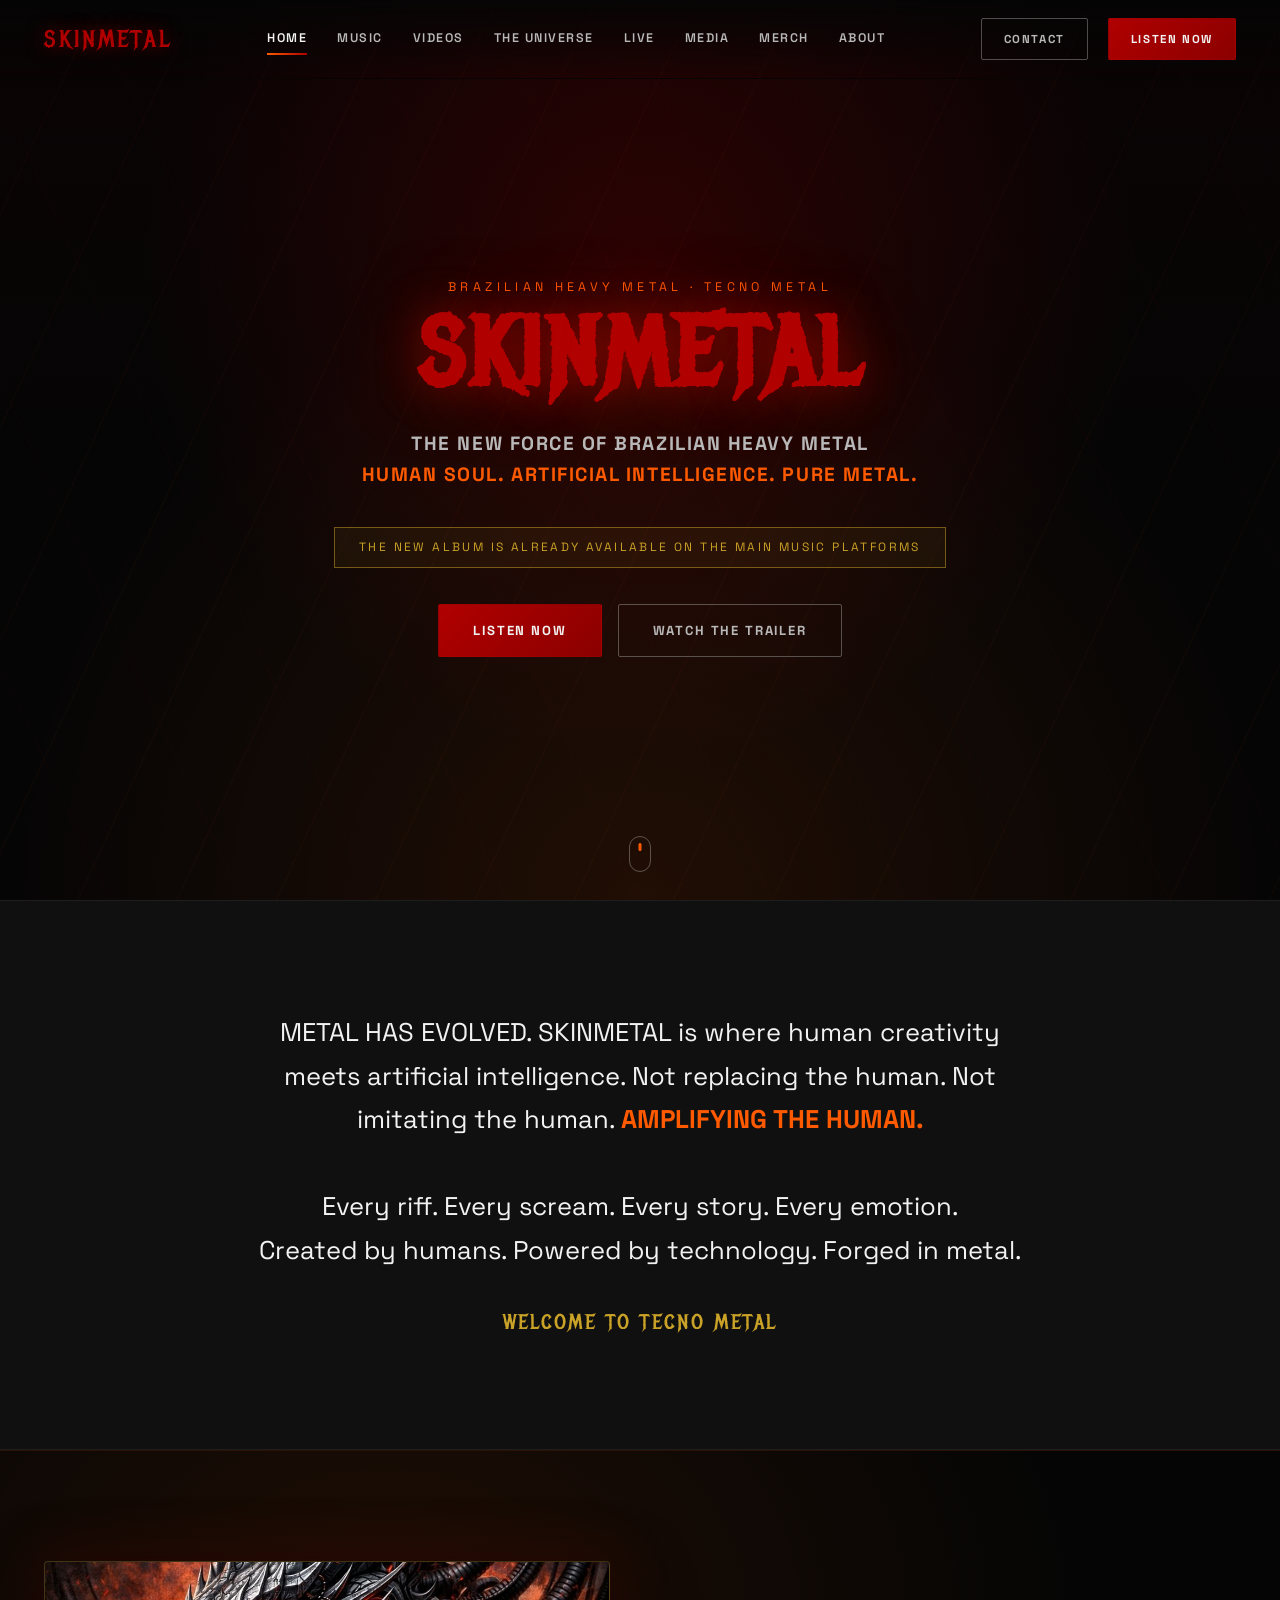
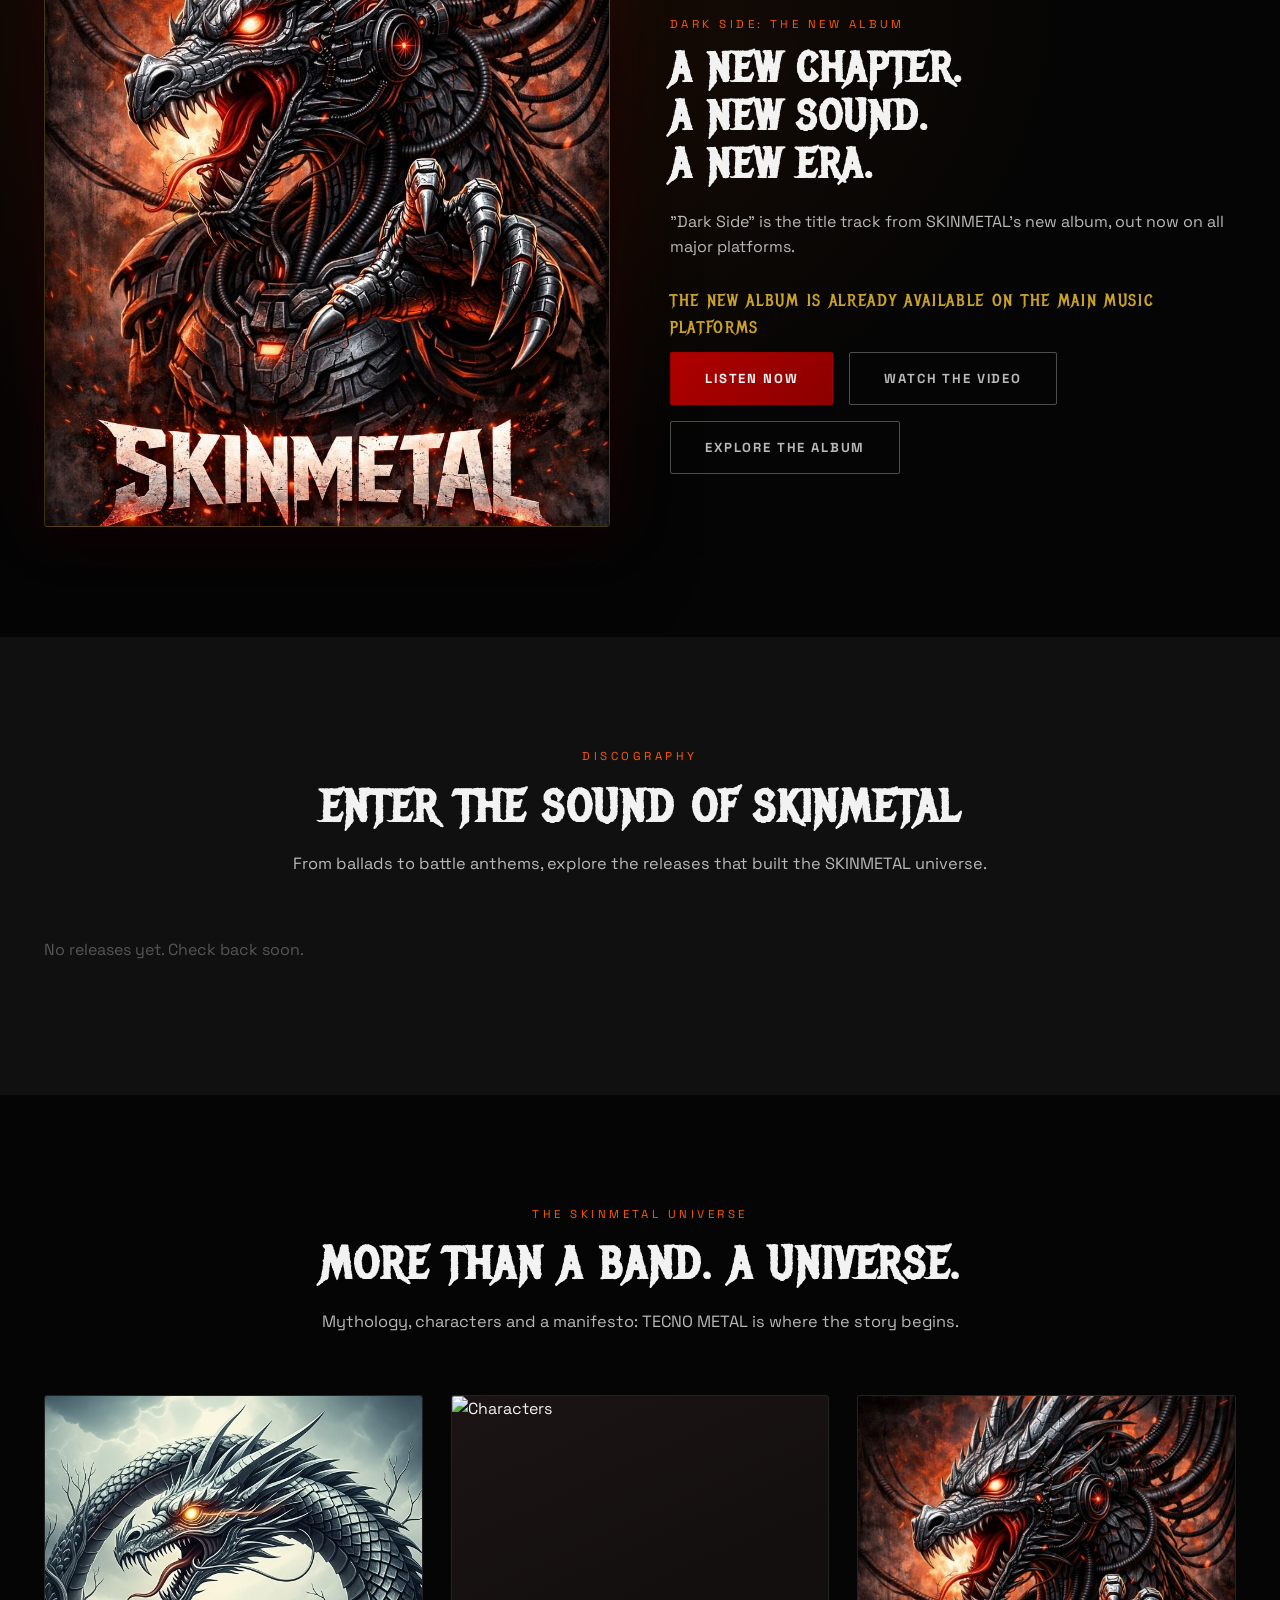
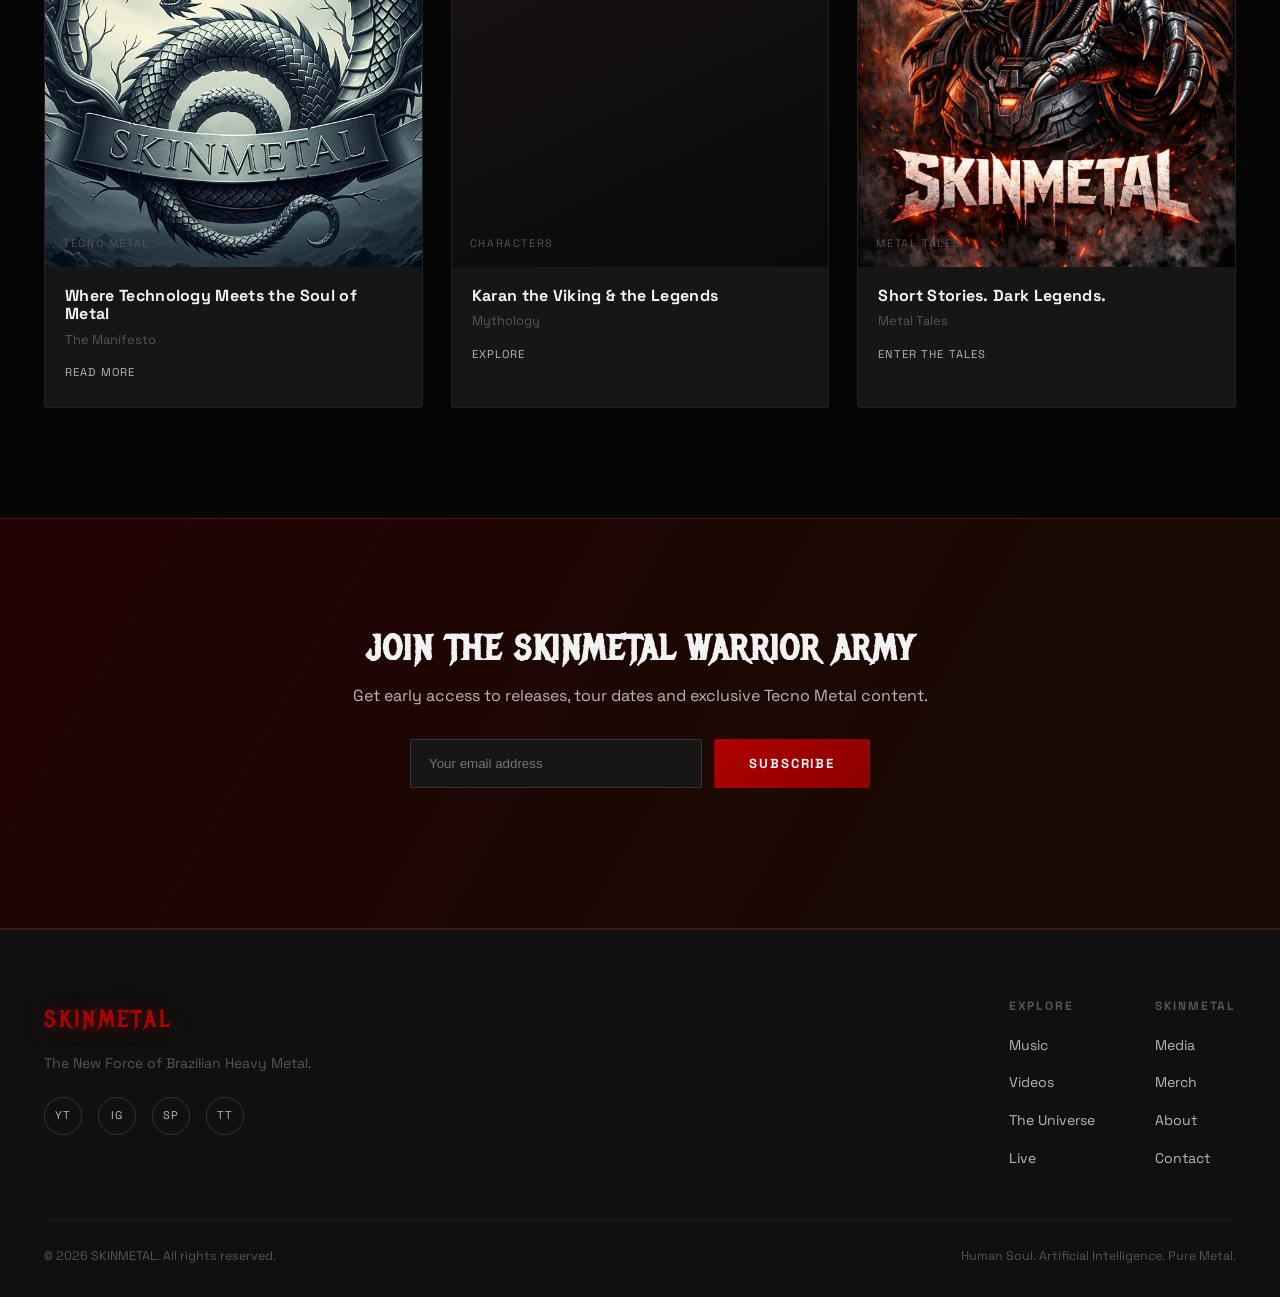
==== commit ba5d1641: "Make the SKINMETAL wordmark a single red color The logo (header/footer) and the homepage hero title " ====
--- a/index.html
+++ b/index.html
@@ -9,7 +9,7 @@
 <link rel="preconnect" href="https://fonts.googleapis.com">
 <link rel="preconnect" href="https://fonts.gstatic.com" crossorigin>
 <link href="https://fonts.googleapis.com/css2?family=Metal+Mania&family=Space+Grotesk:wght@400;500;700&display=swap" rel="stylesheet">
-<link rel="stylesheet" href="css/styles.css?v=20261015c">
+<link rel="stylesheet" href="css/styles.css?v=20261015e">
 </head>
 <body data-page="home">
 
@@ -198,6 +198,6 @@
   </div>
 </footer>
 
-<script src="js/main.js?v=20261015c"></script>
+<script src="js/main.js?v=20261015e"></script>
 </body>
 </html>
--- a/css/styles.css
+++ b/css/styles.css
@@ -132,10 +132,10 @@
   font-family: var(--font-display);
   font-size: 1.5rem;
   letter-spacing: 0.12em;
-  color: var(--white);
+  color: var(--blood-red);
   text-shadow: 0 0 18px rgba(176,0,0,0.6);
 }
-.logo span { color: var(--fire-orange); }
+.logo span { color: inherit; }
 
 .nav-links {
   display: flex;
@@ -258,11 +258,11 @@
 }
 .hero h1 {
   font-size: clamp(2.6rem, 8vw, 6rem);
-  color: var(--white);
+  color: var(--blood-red);
   text-shadow: 0 0 40px rgba(176,0,0,0.55), 0 0 90px rgba(255,90,0,0.25);
   margin-bottom: 20px;
 }
-.hero h1 span { color: var(--fire-orange); }
+.hero h1 span { color: inherit; }
 .hero-tagline {
   font-family: var(--font-body);
   font-weight: 700;
@@ -657,11 +657,47 @@
   letter-spacing: 0.15em;
   text-transform: uppercase;
 }
+.member-row {
+  display: grid;
+  grid-template-columns: 320px 1fr;
+  gap: 44px;
+  padding: 48px 0;
+  border-bottom: 1px solid rgba(184,184,184,0.08);
+}
+.member-row:first-child { padding-top: 0; }
+.member-row:last-child { border-bottom: none; padding-bottom: 0; }
+@media (max-width: 860px) {
+  .member-row { grid-template-columns: 1fr; gap: 24px; }
+}
+.member-portrait {
+  aspect-ratio: 3/4;
+  background: linear-gradient(160deg, #1c1010, #050505);
+  border: 1px solid rgba(201,162,39,0.2);
+  position: relative;
+  overflow: hidden;
+}
+.member-portrait img { width: 100%; height: 100%; object-fit: cover; display: block; }
+.member-portrait::after {
+  content: '';
+  position: absolute; inset: 0;
+  pointer-events: none;
+  background: radial-gradient(circle at 30% 20%, rgba(139,0,0,0.35), transparent 60%);
+}
+.member-portrait:has(img)::after { display: none; }
+.member-copy h3 { font-size: clamp(1.3rem, 2.4vw, 1.7rem); margin-bottom: 4px; }
+.member-copy .role {
+  color: var(--gold);
+  font-size: 0.75rem;
+  letter-spacing: 0.15em;
+  text-transform: uppercase;
+  margin-bottom: 18px;
+}
+.member-copy p { color: var(--silver); margin-bottom: 16px; font-size: 0.95rem; line-height: 1.7; }
 .member-facts {
   display: flex;
   flex-wrap: wrap;
   gap: 8px;
-  padding: 12px 18px 0;
+  padding: 10px 0 0;
 }
 .member-facts .fact {
   flex: 1 1 130px;
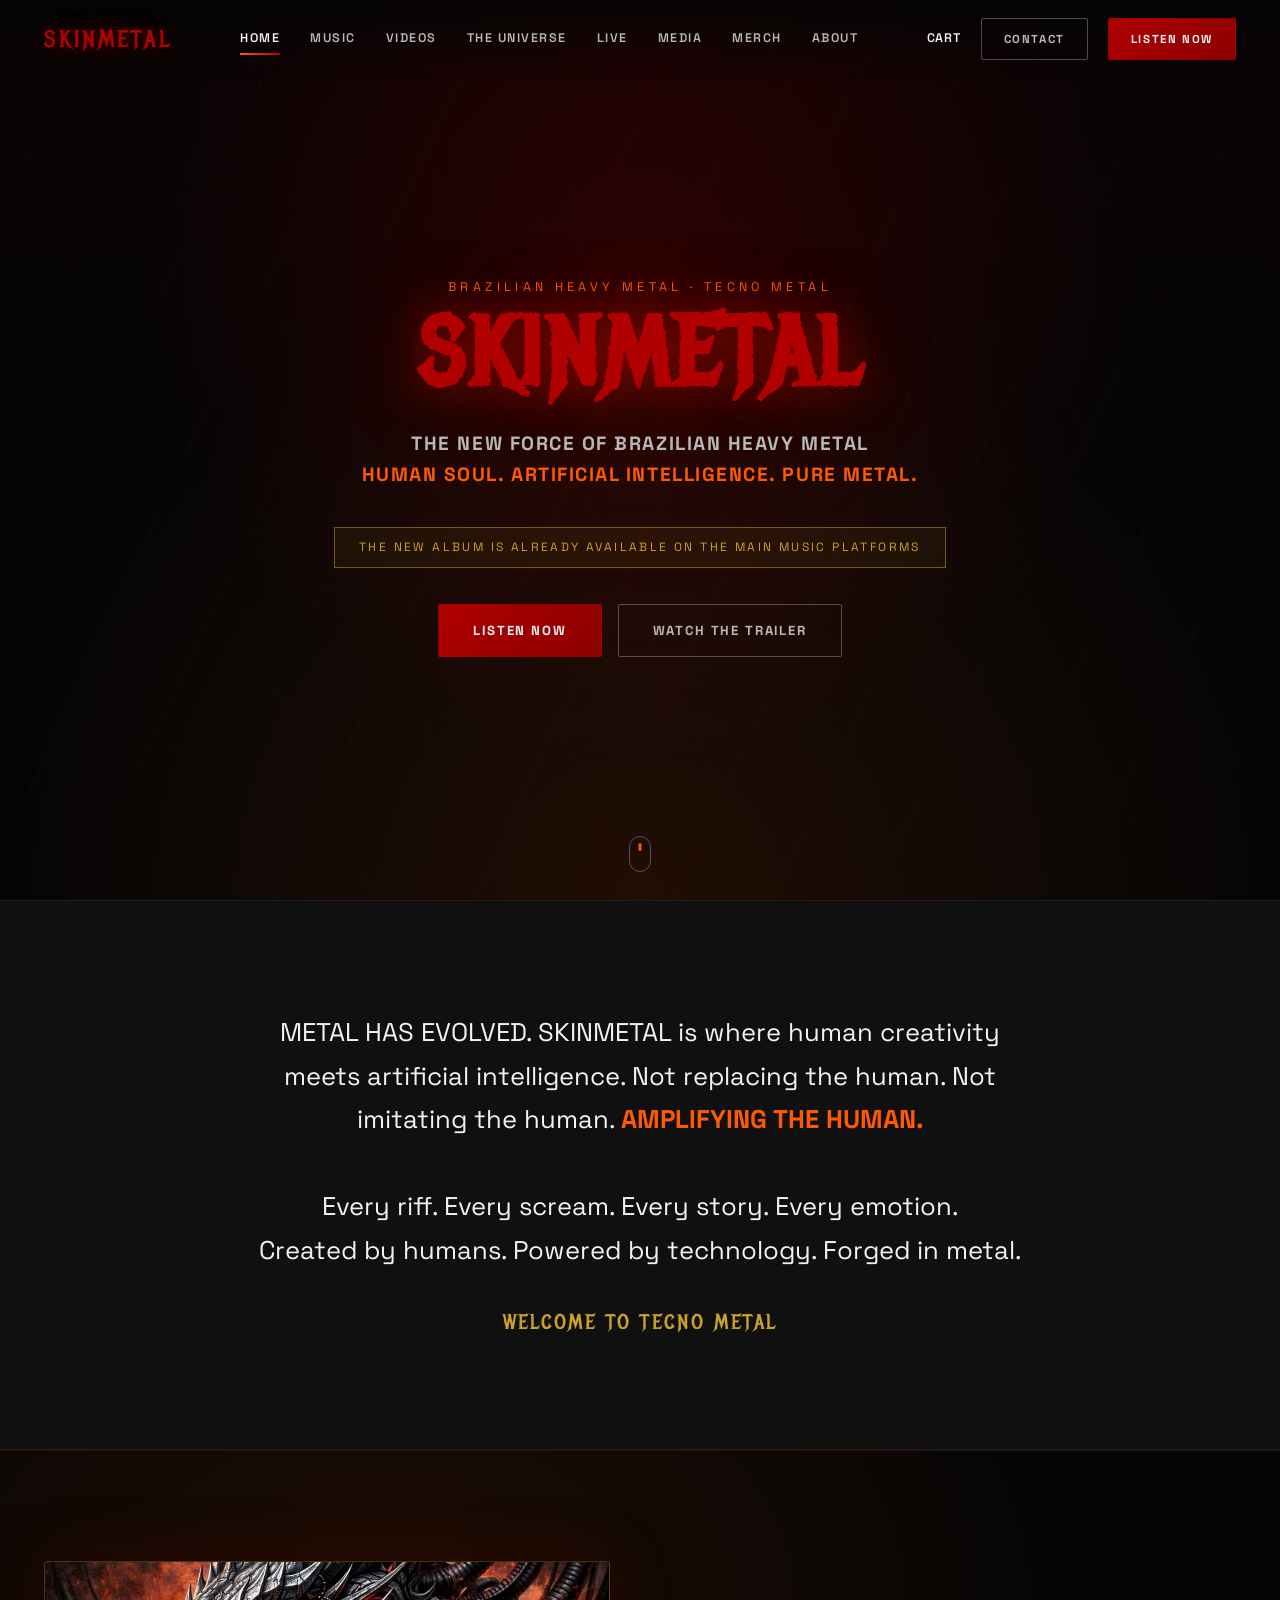
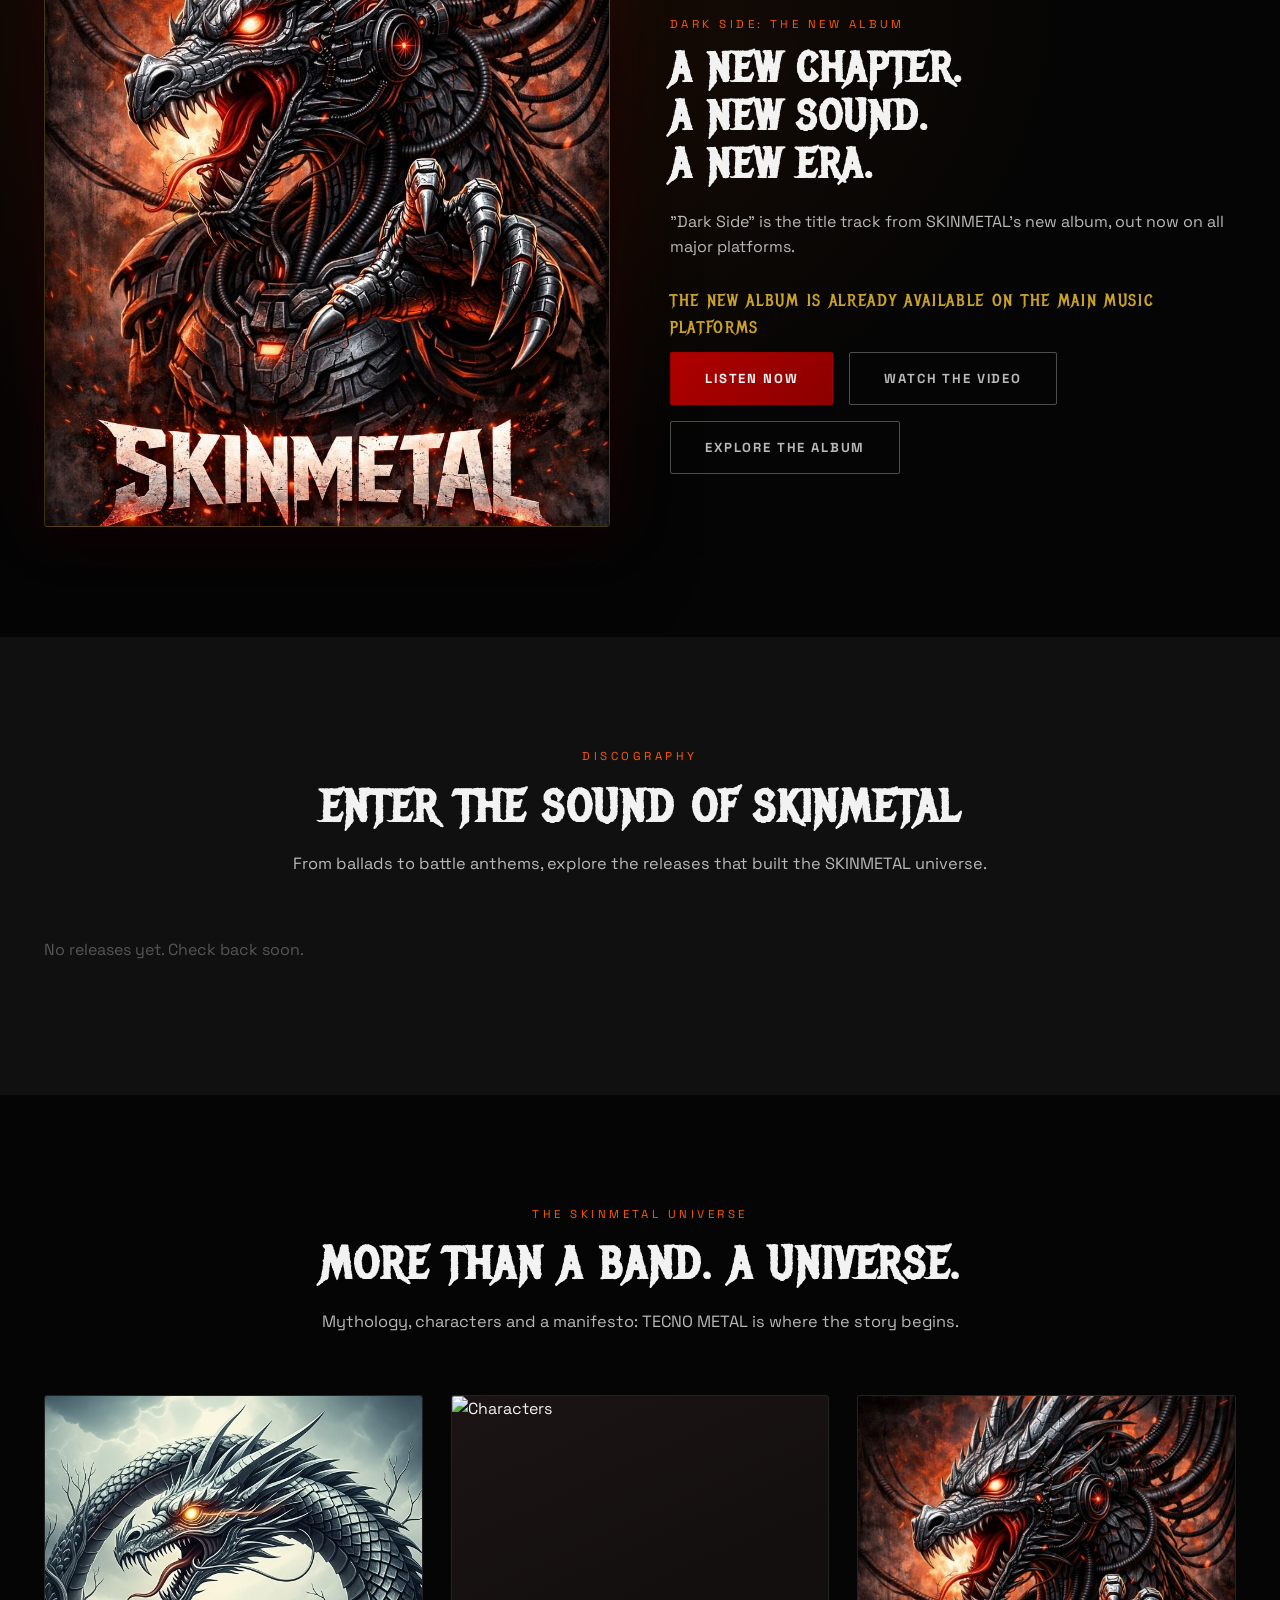
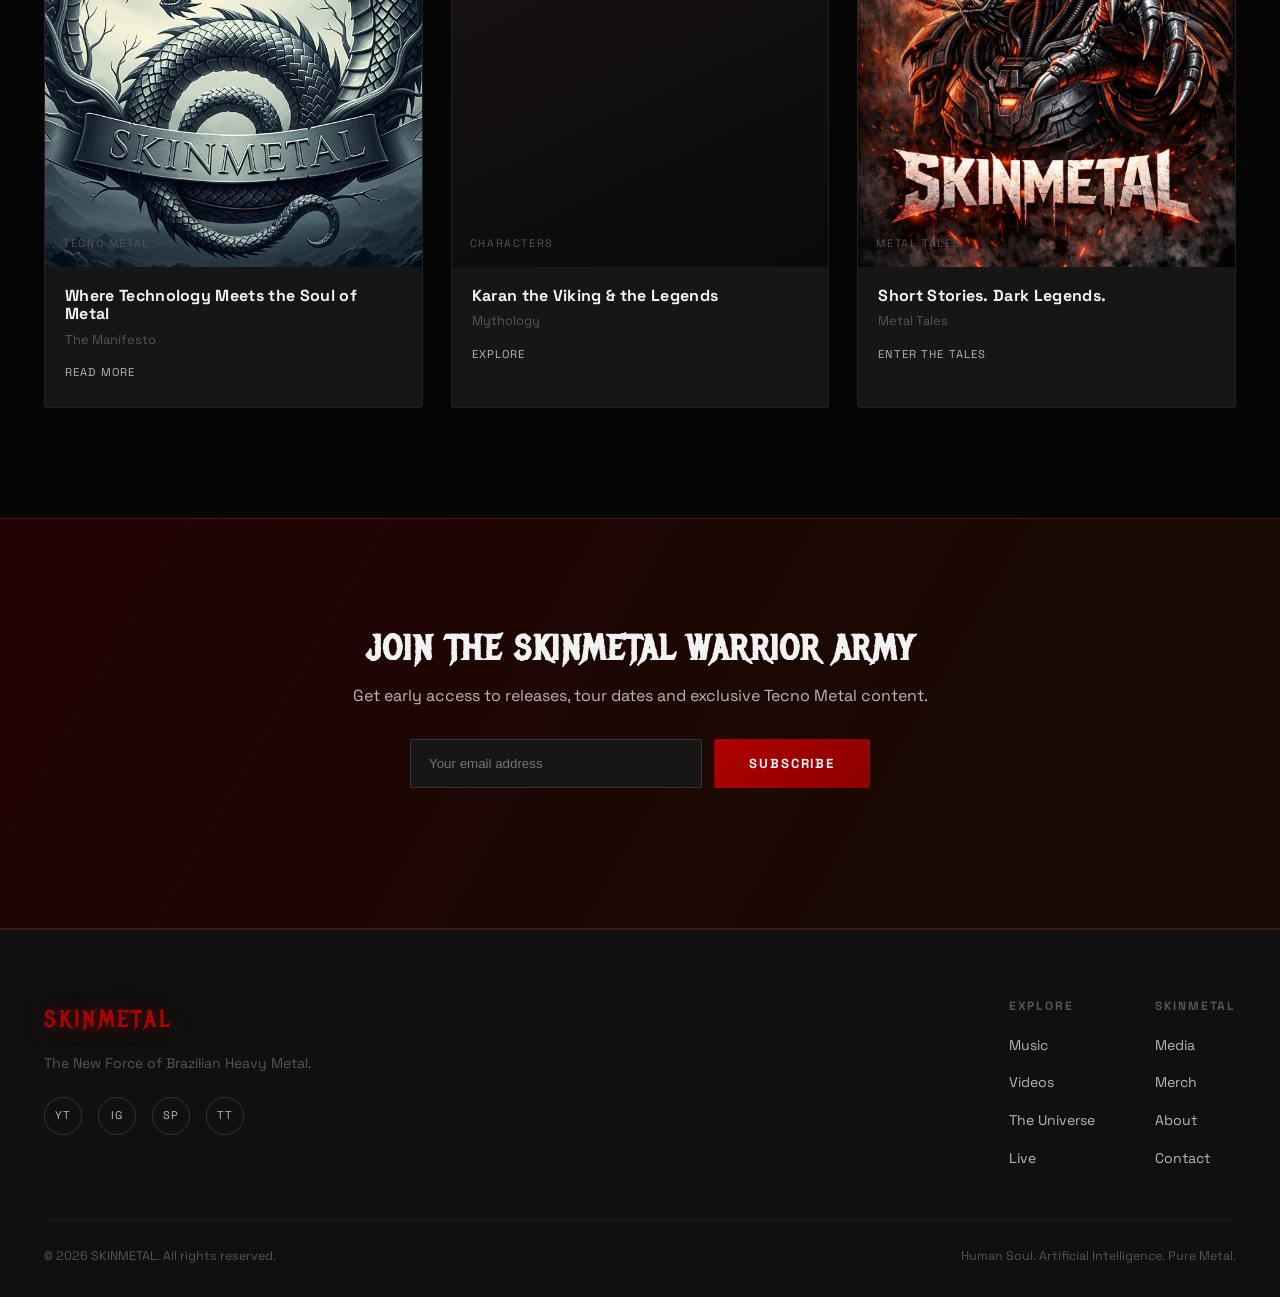
==== commit c863832b: "Add shopping cart, checkout and merch order system with Mercado Pago/PayPal - Products: new price_am" ====
--- a/index.html
+++ b/index.html
@@ -9,13 +9,13 @@
 <link rel="preconnect" href="https://fonts.googleapis.com">
 <link rel="preconnect" href="https://fonts.gstatic.com" crossorigin>
 <link href="https://fonts.googleapis.com/css2?family=Metal+Mania&family=Space+Grotesk:wght@400;500;700&display=swap" rel="stylesheet">
-<link rel="stylesheet" href="css/styles.css?v=20261015e">
+<link rel="stylesheet" href="css/styles.css?v=20261015h">
 </head>
 <body data-page="home">
 
 <header class="site-header">
   <div class="container">
-    <a href="index.html" class="logo">SKIN<span>METAL</span></a>
+    <a href="index.html" class="logo notranslate" translate="no">SKIN<span>METAL</span></a>
     <nav class="nav-links">
       <a href="index.html" data-nav="home">Home</a>
       <a href="music.html" data-nav="music">Music</a>
@@ -27,6 +27,7 @@
       <a href="about.html" data-nav="about">About</a>
     </nav>
     <div class="nav-cta">
+      <a href="checkout.html" class="cart-link" data-cart-link>Cart<span class="cart-badge is-empty" data-cart-count>0</span></a>
       <a href="contact.html" class="btn btn-outline">Contact</a>
       <a href="music.html" class="btn btn-primary">Listen Now</a>
     </div>
@@ -38,7 +39,7 @@
   <div class="hero-bg"></div>
   <div class="hero-content">
     <span class="hero-eyebrow">Brazilian Heavy Metal · Tecno Metal</span>
-    <h1>SKIN<span>METAL</span></h1>
+    <h1 class="notranslate" translate="no">SKIN<span>METAL</span></h1>
     <p class="hero-tagline">
       <span class="line">The New Force of Brazilian Heavy Metal</span>
       <span class="line accent">Human Soul. Artificial Intelligence. Pure Metal.</span>
@@ -161,7 +162,7 @@
   <div class="container">
     <div class="footer-top">
       <div class="footer-brand">
-        <a href="index.html" class="logo">SKIN<span>METAL</span></a>
+        <a href="index.html" class="logo notranslate" translate="no">SKIN<span>METAL</span></a>
         <p>The New Force of Brazilian Heavy Metal.</p>
         <div class="footer-social">
           <a href="#" data-social="youtube" target="_blank" rel="noopener" aria-label="YouTube">YT</a>
@@ -198,6 +199,6 @@
   </div>
 </footer>
 
-<script src="js/main.js?v=20261015e"></script>
+<script src="js/main.js?v=20261015h"></script>
 </body>
 </html>
--- a/css/styles.css
+++ b/css/styles.css
@@ -165,6 +165,33 @@
 
 .nav-cta { display: flex; align-items: center; gap: 20px; }
 .nav-cta .btn { padding: 11px 22px; font-size: 0.72rem; }
+.cart-link {
+  position: relative;
+  display: flex;
+  align-items: center;
+  gap: 6px;
+  font-family: var(--font-body);
+  font-size: 0.78rem;
+  font-weight: 600;
+  text-transform: uppercase;
+  letter-spacing: 0.06em;
+  color: var(--white);
+}
+.cart-link:hover { color: var(--fire-orange); }
+.cart-badge {
+  display: inline-flex;
+  align-items: center;
+  justify-content: center;
+  min-width: 18px;
+  height: 18px;
+  padding: 0 4px;
+  background: var(--fire-orange);
+  color: #050505;
+  border-radius: 999px;
+  font-size: 0.68rem;
+  font-weight: 700;
+}
+.cart-badge.is-empty { display: none; }
 
 .menu-toggle {
   display: none;
@@ -764,9 +791,11 @@
 }
 .press-card h3 { font-family: var(--font-body); text-transform: none; font-size: 1.05rem; margin-bottom: 10px; }
 .press-card p { color: var(--dark-silver); font-size: 0.88rem; margin-bottom: 20px; }
+.press-card .btn.is-disabled { opacity: 0.4; pointer-events: none; cursor: default; }
 
 /* ---- Merch ---- */
 .product-card .card-media { aspect-ratio: 1; }
+.product-card .add-to-cart-btn { margin-top: 12px; width: 100%; text-align: center; }
 .price { color: var(--fire-orange); font-weight: 700; }
 
 /* ---- About ---- */
@@ -796,6 +825,7 @@
   background: radial-gradient(circle at 30% 20%, rgba(139,0,0,0.35), transparent 60%);
   pointer-events: none;
 }
+.about-portrait.has-img::after { display: none; }
 .about-copy p { color: var(--silver); margin-bottom: 18px; }
 .about-copy strong.hl { color: var(--fire-orange); }
 .about-copy .final-line {
@@ -860,6 +890,80 @@
 .form-row { display: grid; grid-template-columns: 1fr 1fr; gap: 20px; }
 @media (max-width: 560px) { .form-row { grid-template-columns: 1fr; } }
 
+/* ---- Checkout / cart ---- */
+.cart-table { margin-bottom: 48px; display: grid; gap: 14px; }
+.cart-row {
+  display: grid;
+  grid-template-columns: 64px 1fr auto auto auto;
+  align-items: center;
+  gap: 16px;
+  padding: 14px;
+  background: var(--bg-elevated);
+  border: 1px solid rgba(184,184,184,0.08);
+  border-radius: 4px;
+}
+.cart-row-media {
+  width: 64px; height: 64px;
+  border-radius: 4px;
+  overflow: hidden;
+  background: linear-gradient(160deg, #1c1010, #050505);
+}
+.cart-row-media img { width: 100%; height: 100%; object-fit: cover; display: block; }
+.cart-row-info h4 { font-size: 0.95rem; margin-bottom: 4px; }
+.cart-row-price { color: var(--dark-silver); font-size: 0.8rem; }
+.cart-row-qty { display: flex; align-items: center; gap: 10px; }
+.qty-btn {
+  width: 26px; height: 26px;
+  border: 1px solid rgba(184,184,184,0.2);
+  background: transparent;
+  color: var(--white);
+  border-radius: 4px;
+  cursor: pointer;
+  font-size: 1rem;
+  line-height: 1;
+}
+.qty-btn:hover { border-color: var(--fire-orange); color: var(--fire-orange); }
+.cart-row-total { font-weight: 700; color: var(--fire-orange); min-width: 80px; text-align: right; }
+.cart-row-remove {
+  background: none; border: none; color: var(--dark-silver);
+  font-size: 1.3rem; cursor: pointer; line-height: 1; padding: 4px 8px;
+}
+.cart-row-remove:hover { color: #e07a7a; }
+@media (max-width: 640px) {
+  .cart-row { grid-template-columns: 48px 1fr; grid-template-areas: "media info" "media qty" "media total"; }
+  .cart-row-remove { grid-column: 2; justify-self: end; }
+}
+
+.checkout-grid { display: grid; grid-template-columns: 1.3fr 1fr; gap: 50px; align-items: start; }
+@media (max-width: 860px) { .checkout-grid { grid-template-columns: 1fr; } }
+.checkout-summary-col {
+  background: var(--bg-elevated);
+  border: 1px solid rgba(184,184,184,0.08);
+  border-radius: 4px;
+  padding: 28px;
+  position: sticky;
+  top: 100px;
+}
+.checkout-totals { margin: 20px 0 26px; }
+.checkout-totals .row {
+  display: flex; justify-content: space-between;
+  padding: 10px 0;
+  border-bottom: 1px solid rgba(184,184,184,0.08);
+  color: var(--silver);
+  font-size: 0.9rem;
+}
+.checkout-totals .row.total {
+  border-bottom: none;
+  color: var(--white);
+  font-weight: 700;
+  font-size: 1.1rem;
+  padding-top: 16px;
+}
+.checkout-totals .row.total span:last-child { color: var(--fire-orange); }
+.payment-methods { display: grid; gap: 8px; }
+.payment-methods .btn { width: 100%; text-align: center; }
+.payment-note { font-size: 0.78rem; color: var(--dark-silver); margin: -2px 0 10px; }
+
 /* ---- Newsletter strip ---- */
 .newsletter {
   background: linear-gradient(120deg, rgba(139,0,0,0.22), rgba(255,90,0,0.08));
